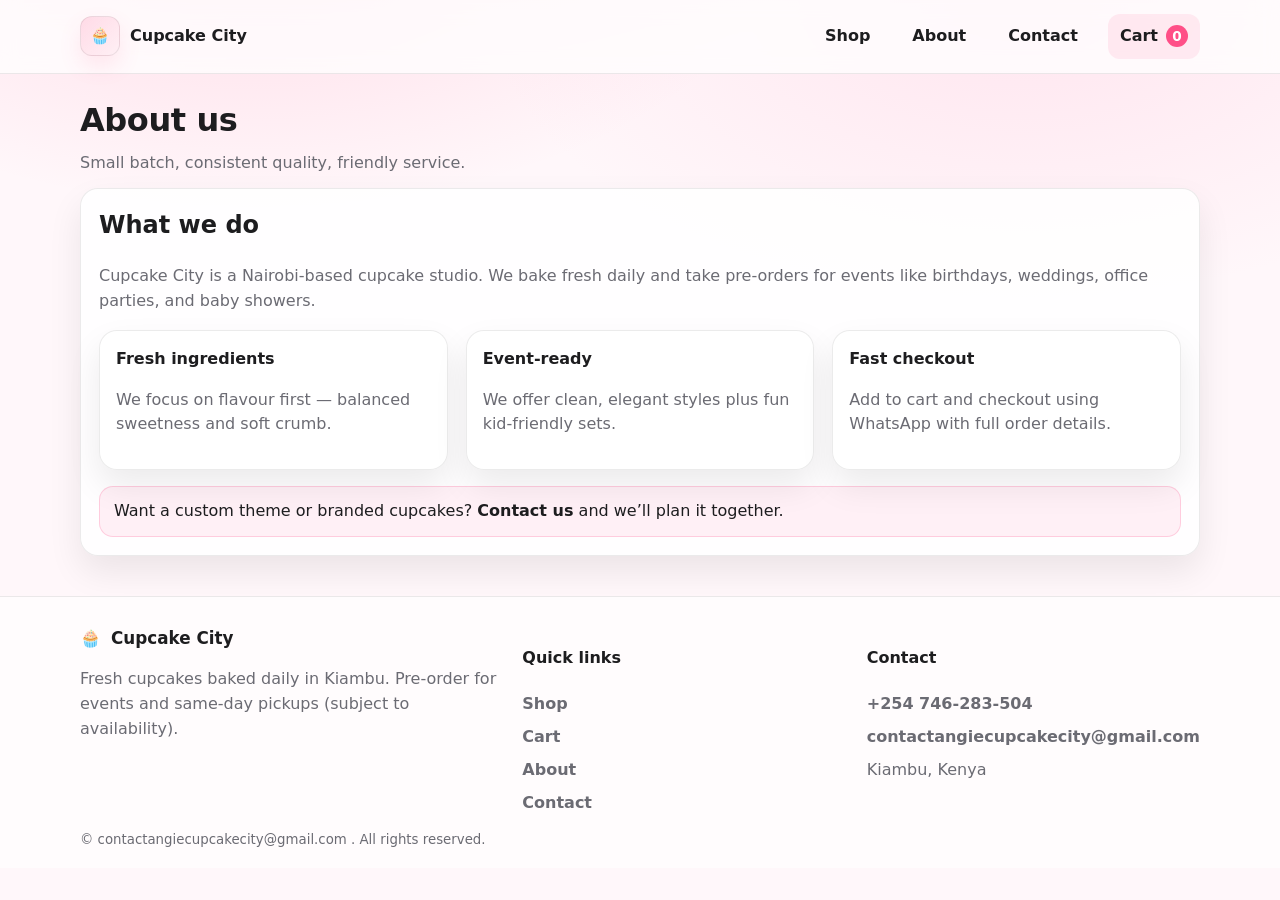
==== about/index.html @ 547f7843 "Initial homeschool system commit" ====
<!doctype html>
<html lang="en">
<head>
<meta charset="utf-8" />
<meta name="viewport" content="width=device-width, initial-scale=1" />
<meta name="description" content="Learn about Cupcake City and how we bake." />
<meta name="theme-color" content="#ff4f87" />
<link rel="preconnect" href="https://images.unsplash.com" crossorigin>
<link rel="stylesheet" href="../css/styles.css" />
<title>About | Cupcake City</title>
</head>
<body>
<header class="site-header">
  <div class="container header-inner">
    <a class="brand" href="../index.html" aria-label="Cupcake City Home">
      <span class="brand-mark" aria-hidden="true">🧁</span>
      <span class="brand-name">Cupcake City</span>
    </a>

    <button class="nav-toggle" type="button" aria-label="Open menu" aria-expanded="false" data-nav-toggle>
      <span class="nav-toggle-bar"></span>
      <span class="nav-toggle-bar"></span>
      <span class="nav-toggle-bar"></span>
    </button>

    <nav class="site-nav" data-site-nav>
      <a href="../shop/index.html">Shop</a>
      <a href="../about/index.html">About</a>
      <a href="../contact/index.html">Contact</a>
      <a class="nav-cart" href="../cart/index.html" aria-label="Cart">
        Cart <span class="cart-badge" data-cart-count>0</span>
      </a>
    </nav>
  </div>
</header>

<main class="container">
  <div class="page-head">
    <h1>About us</h1>
    <p>Small batch, consistent quality, friendly service.</p>
  </div>

  <div class="card" style="padding:18px;">
    <h2 style="margin-top:0;">What we do</h2>
    <p class="muted">Cupcake City is a Nairobi-based cupcake studio. We bake fresh daily and take pre-orders for events like birthdays, weddings, office parties, and baby showers.</p>

    <div class="grid" style="margin-top:14px;">
      <div class="card" style="padding:16px;">
        <strong>Fresh ingredients</strong>
        <p class="muted">We focus on flavour first — balanced sweetness and soft crumb.</p>
      </div>
      <div class="card" style="padding:16px;">
        <strong>Event-ready</strong>
        <p class="muted">We offer clean, elegant styles plus fun kid-friendly sets.</p>
      </div>
      <div class="card" style="padding:16px;">
        <strong>Fast checkout</strong>
        <p class="muted">Add to cart and checkout using WhatsApp with full order details.</p>
      </div>
    </div>

    <div class="notice" style="margin-top:16px;">
      Want a custom theme or branded cupcakes? <a href="../contact/index.html"><strong>Contact us</strong></a> and we’ll plan it together.
    </div>
  </div>
</main>

<footer class="site-footer">
  <div class="container footer-grid">
    <div>
      <div class="footer-brand">
        <span aria-hidden="true">🧁</span>
        <strong>Cupcake City</strong>
      </div>
      <p class="muted">Fresh cupcakes baked daily in Kiambu. Pre-order for events and same-day pickups (subject to availability).</p>
    </div>

    <div>
      <h4>Quick links</h4>
      <ul class="footer-links">
        <li><a href="../shop/index.html">Shop</a></li>
        <li><a href="../cart/index.html">Cart</a></li>
        <li><a href="../about/index.html">About</a></li>
        <li><a href="../contact/index.html">Contact</a></li>
      </ul>
    </div>

    <div>
      <h4>Contact</h4>
      <ul class="footer-links">
        <li><a href="tel:+254746283504">+254 746-283-504</a></li>
        <li><a href="mailto:contactangiecupcakecity@gmail.com ">contactangiecupcakecity@gmail.com</a></li>
        <li class="muted">Kiambu, Kenya</li>
      </ul>
    </div>
  </div>

  <div class="container footer-bottom">
    <small class="muted">© contactangiecupcakecity@gmail.com . All rights reserved.</small>
  </div>
</footer>
<div id="toast" role="status" aria-live="polite"></div>

<script>
window.CC_PRODUCTS = [
  {
    "id": "classic-vanilla-6",
    "name": "Classic Vanilla (6 Pack)",
    "category": "Cupcakes",
    "price": 1050,
    "compareAt": 1200,
    "image": "https://images.unsplash.com/photo-1589307004391-70fcdcf8a3c7?auto=format&fit=crop&w=1200&q=80",
    "short": "Light vanilla sponge with silky buttercream.",
    "description": "A crowd-pleaser: fluffy vanilla cupcakes topped with smooth vanilla buttercream. Great for office treats, birthdays, and events.",
    "tags": [
      "vanilla",
      "best-seller"
    ],
    "variants": [
      "Vanilla",
      "Vanilla + Sprinkles",
      "Vanilla + Strawberry drizzle"
    ],
    "featured": true
  },
  {
    "id": "choco-fudge-4",
    "name": "Chocolate Fudge (4 Pack)",
    "category": "Cupcakes",
    "price": 720,
    "compareAt": 0,
    "image": "https://images.unsplash.com/photo-1599785209707-28d08b7d35a3?auto=format&fit=crop&w=1200&q=80",
    "short": "Rich chocolate sponge + fudge frosting.",
    "description": "Deep cocoa cupcakes finished with a glossy fudge frosting. Perfect when you want something bold and chocolatey.",
    "tags": [
      "chocolate"
    ],
    "variants": [
      "Classic Fudge",
      "Fudge + Choco chips",
      "Fudge + Oreo crumbs"
    ],
    "featured": true
  },
  {
    "id": "red-velvet-6",
    "name": "Red Velvet (6 Pack)",
    "category": "Cupcakes",
    "price": 1200,
    "compareAt": 0,
    "image": "https://images.unsplash.com/photo-1519869325930-281384150729?auto=format&fit=crop&w=1200&q=80",
    "short": "Velvety crumb with cream-cheese swirl.",
    "description": "Soft red velvet cupcakes topped with a lightly tangy cream-cheese frosting. A classic celebration flavour.",
    "tags": [
      "red-velvet"
    ],
    "variants": [
      "Classic",
      "Extra Cream Cheese",
      "Heart Sprinkles"
    ],
    "featured": false
  },
  {
    "id": "lemon-zest-6",
    "name": "Lemon Zest (6 Pack)",
    "category": "Cupcakes",
    "price": 1100,
    "compareAt": 0,
    "image": "https://images.unsplash.com/photo-1512058564366-18510be2db19?auto=format&fit=crop&w=1200&q=80",
    "short": "Bright lemon + smooth vanilla glaze.",
    "description": "Fresh lemon flavour with a soft crumb and a light glaze. Best served chilled for extra zing.",
    "tags": [
      "citrus"
    ],
    "variants": [
      "Classic Lemon",
      "Lemon + Poppy",
      "Lemon + Blueberry"
    ],
    "featured": false
  },
  {
    "id": "kids-party-12",
    "name": "Kids Party Mix (12 Pack)",
    "category": "Bundles",
    "price": 2100,
    "compareAt": 2400,
    "image": "https://images.unsplash.com/photo-1614707267537-2f3b9fbf3d3b?auto=format&fit=crop&w=1200&q=80",
    "short": "A colourful mix for birthdays & school events.",
    "description": "A fun assortment (vanilla, chocolate, strawberry) with colourful sprinkles. Great for kid-friendly celebrations.",
    "tags": [
      "bundle",
      "kids"
    ],
    "variants": [
      "Mixed Flavours",
      "Chocolate-Heavy Mix",
      "Vanilla-Heavy Mix"
    ],
    "featured": true
  },
  {
    "id": "wedding-white-12",
    "name": "Wedding White (12 Pack)",
    "category": "Events",
    "price": 2600,
    "compareAt": 0,
    "image": "https://images.unsplash.com/photo-1486427944299-d1955d23e34d?auto=format&fit=crop&w=1200&q=80",
    "short": "Elegant white cupcakes for weddings & ceremonies.",
    "description": "Elegant vanilla cupcakes with smooth white frosting and subtle pearl sprinkles. Ideal for weddings, baby showers, and formal events.",
    "tags": [
      "event",
      "premium"
    ],
    "variants": [
      "Pearl Sprinkles",
      "Gold Dust",
      "Rose Petals (Edible)"
    ],
    "featured": false
  }
];

</script>
<script src="../js/main.js"></script>
</body>
</html>
---- css/styles.css ----
/* Cupcake City - production-ready CSS (no frameworks) */
:root{
  --bg:#fff7fa;
  --surface:#ffffff;
  --text:#1d1d1f;
  --muted:#6b6b73;
  --brand:#ff4f87;
  --brand-2:#ff2f74;
  --ring:rgba(255,79,135,.25);
  --border:rgba(0,0,0,.08);
  --shadow: 0 12px 30px rgba(0,0,0,.08);
  --radius:18px;
  --container: 1120px;
}
*{ box-sizing:border-box; }
html,body{ height:100%; }
body{
  margin:0;
  font-family: ui-sans-serif, system-ui, -apple-system, Segoe UI, Roboto, Arial, "Apple Color Emoji","Segoe UI Emoji";
  color:var(--text);
  background:
    radial-gradient(900px 500px at 20% -10%, rgba(255,79,135,.18), transparent 60%),
    radial-gradient(900px 500px at 80% 0%, rgba(255,165,199,.22), transparent 60%),
    var(--bg);
  line-height:1.55;
}
img{ max-width:100%; display:block; }
a{ color:inherit; text-decoration:none; }
.container{ width:min(var(--container), calc(100% - 32px)); margin-inline:auto; }
.muted{ color:var(--muted); }
.small{ font-size:.92rem; }

/* Header */
.site-header{
  position: sticky; top:0; z-index:50;
  background: rgba(255,255,255,.75);
  backdrop-filter: blur(10px);
  border-bottom:1px solid var(--border);
}
.header-inner{
  display:flex; align-items:center; justify-content:space-between;
  gap:14px; padding:14px 0;
}
.brand{ display:flex; align-items:center; gap:10px; font-weight:800; }
.brand-mark{
  width:40px; height:40px; border-radius:12px;
  display:grid; place-items:center;
  background: linear-gradient(135deg, rgba(255,79,135,.18), rgba(255,79,135,.06));
  border:1px solid var(--border);
  box-shadow: 0 10px 22px rgba(255,79,135,.12);
}
.site-nav{ display:flex; align-items:center; gap:18px; font-weight:650; }
.site-nav a{ padding:10px 12px; border-radius:12px; }
.site-nav a:hover{ background: rgba(255,79,135,.10); }
.nav-cart{ display:flex; align-items:center; gap:8px; background: rgba(255,79,135,.10); }
.cart-badge{
  min-width:22px; height:22px; border-radius:999px;
  display:inline-grid; place-items:center; padding:0 6px;
  font-size:.85rem; background: var(--brand); color:white;
}
/* SVG version */
.nav-toggle {
  display: none;
  border: 1px solid var(--border);
  background: var(--surface);
  border-radius: 12px;
  padding: 12px;
  box-shadow: 0 10px 18px rgba(0,0,0,.06);
  cursor: pointer;
  width: 48px;
  height: 48px;
  align-items: center;
  justify-content: center;
}

.nav-toggle-icon {
  transition: transform 0.3s ease;
}

.nav-toggle[aria-expanded="true"] .nav-toggle-icon {
  transform: rotate(90deg);
}

/* Hero */
.hero{ padding:46px 0 18px; }
.hero-inner{ display:grid; grid-template-columns: 1.2fr .8fr; gap:26px; align-items:center; }
.hero-card{
  background: rgba(255,255,255,.72);
  border:1px solid var(--border);
  border-radius: var(--radius);
  padding:26px;
  box-shadow: var(--shadow);
}
.kicker{
  display:inline-flex; gap:10px; align-items:center;
  font-weight:750; color:var(--brand-2);
  background: rgba(255,79,135,.10);
  border:1px solid rgba(255,79,135,.18);
  padding:8px 12px; border-radius:999px;
}
.hero h1{ margin:14px 0 8px; font-size: clamp(2rem, 3vw, 3rem); line-height:1.12; letter-spacing:-.6px; }
.hero p{ margin:0 0 16px; color: var(--muted); font-size:1.05rem; }
.hero-media{ border-radius: var(--radius); overflow:hidden; border:1px solid var(--border); box-shadow: var(--shadow); }
.hero-media img{ width:100%; height: 380px; object-fit: cover; }

/* Sections */
.section{ padding: 22px 0 42px; }
.section-head{ display:flex; align-items:flex-end; justify-content:space-between; gap:18px; margin-bottom:14px; }
.section-head h2{ margin:0; font-size:1.35rem; letter-spacing:-.2px; }

/* Grid/cards */
.card{
  background: rgba(255,255,255,.86);
  border:1px solid var(--border);
  border-radius: var(--radius);
  box-shadow: 0 16px 34px rgba(0,0,0,.08);
}
.grid{ display:grid; grid-template-columns: repeat(3, minmax(0,1fr)); gap:18px; }
.product-card{ overflow:hidden; transition: transform .12s ease, box-shadow .12s ease; }
.product-card:hover{ transform: translateY(-2px); box-shadow: 0 22px 50px rgba(0,0,0,.10); }
.product-img{ width:100%; height:190px; object-fit: cover; }
.product-body{ padding:14px 14px 16px; }
.product-top{ display:flex; align-items:flex-start; justify-content:space-between; gap:12px; }
.product-title{ margin:0; font-size:1.05rem; line-height:1.25; }
.badge{
  display:inline-flex; padding:6px 10px; border-radius:999px;
  border:1px solid rgba(255,79,135,.22);
  background: rgba(255,79,135,.10);
  color: var(--brand-2);
  font-weight:750; font-size:.82rem; white-space:nowrap;
}
.product-desc{ margin:10px 0 14px; color:var(--muted); min-height: 44px; }
.product-bottom{ display:flex; align-items:center; justify-content:space-between; gap:12px; }
.price{ display:flex; align-items:baseline; gap:10px; }
.price-now{ font-weight:900; }
.price-compare{ color:var(--muted); text-decoration: line-through; font-size:.92rem; }
.price-lg .price-now{ font-size:1.35rem; }

/* Buttons */
.btn{
  display:inline-flex; align-items:center; justify-content:center; gap:10px;
  border-radius: 14px; border:1px solid var(--border);
  padding:12px 16px; font-weight:800; cursor:pointer; background: var(--surface);
  transition: transform .08s ease, box-shadow .12s ease, background .12s ease;
}
.btn:active{ transform: translateY(1px); }
.btn:focus{ outline:none; box-shadow: 0 0 0 6px var(--ring); }
.btn-primary{
  background: linear-gradient(135deg, var(--brand), var(--brand-2));
  border-color: transparent; color:white;
  box-shadow: 0 16px 26px rgba(255,79,135,.22);
}
.btn-ghost{ background: rgba(255,79,135,.08); border-color: rgba(255,79,135,.22); }
.btn-danger{ background: rgba(255,0,80,.10); border-color: rgba(255,0,80,.18); }
.btn-sm{ padding:10px 12px; border-radius: 12px; font-size:.95rem; }
.btn-xs{ padding:8px 10px; border-radius: 12px; font-size:.9rem; }

/* Page head */
.page-head{ padding: 22px 0 12px; }
.page-head h1{ margin:0 0 6px; letter-spacing:-.4px; }
.page-head p{ margin:0; color:var(--muted); }

/* Filters */
.filters{ display:flex; flex-wrap:wrap; gap:12px; align-items:center; padding:14px; margin-bottom: 14px; }
.field{ display:flex; flex-direction:column; gap:6px; min-width: 220px; }
label{ font-weight:750; font-size:.92rem; }
input, select, textarea{
  width:100%; padding:12px 12px; border-radius: 14px;
  border:1px solid var(--border);
  background: rgba(255,255,255,.86);
  font: inherit;
}
textarea{ min-height: 120px; resize: vertical; }
.result-line{ display:flex; align-items:center; justify-content:space-between; margin: 6px 2px 14px; color: var(--muted); }

/* Product */
.product-layout{ display:grid; grid-template-columns: 1.05fr .95fr; gap:18px; padding: 18px; }
.product-media{ border-radius: var(--radius); overflow:hidden; border:1px solid var(--border); box-shadow: var(--shadow); }
.product-media img{ width:100%; height: 480px; object-fit: cover; }
.product-info h1{ margin: 10px 0 10px; letter-spacing:-.6px; }
.crumbs{ display:flex; gap:10px; align-items:center; color: var(--muted); font-weight:700; }
.product-meta{ display:flex; align-items:center; justify-content:space-between; gap:12px; margin: 12px 0 12px; }
.form-row{ margin: 12px 0; }
.product-actions{ display:flex; gap:12px; flex-wrap:wrap; margin-top: 10px; }
.notice{ margin-top: 14px; padding: 12px 14px; border-radius: 14px; border:1px solid rgba(255,79,135,.22); background: rgba(255,79,135,.08); }

/* Cart */
.cart-layout{ display:grid; grid-template-columns: 1.2fr .8fr; gap:18px; }
.cart-item{ display:grid; grid-template-columns: 90px 1fr 140px; gap:14px; align-items:center; padding: 14px; border-bottom:1px solid var(--border); }
.cart-item:last-child{ border-bottom:none; }
.cart-img{ width:90px; height:70px; border-radius: 14px; object-fit: cover; border:1px solid var(--border); }
.cart-title{ display:flex; gap:10px; flex-wrap:wrap; align-items:baseline; }
.cart-controls{ display:flex; align-items:center; gap:10px; flex-wrap:wrap; margin-top: 10px; }
.qty{ width:84px; text-align:center; padding:10px 10px; }
.cart-subtotal{ font-weight:900; text-align:right; }
.summary-card{ padding: 16px; position: sticky; top: 88px; }
.summary-row{ display:flex; align-items:center; justify-content:space-between; padding: 8px 0; }
.summary-row.total{ font-weight:900; font-size:1.1rem; }
.summary-actions{ display:flex; flex-direction:column; gap:10px; margin-top: 12px; }
hr{ border:none; border-top:1px solid var(--border); margin: 10px 0; }
.empty{ padding: 24px; text-align:center; }

/* Footer */
.site-footer{
  margin-top: 40px; padding: 28px 0 18px;
  border-top:1px solid var(--border);
  background: rgba(255,255,255,.65);
}
.footer-grid{ display:grid; grid-template-columns: 1.3fr 1fr 1fr; gap:18px; }
.footer-brand{ display:flex; align-items:center; gap:10px; font-size:1.05rem; }
.footer-links{ list-style:none; padding:0; margin:10px 0 0; display:grid; gap:8px; }
.footer-links a{ color: var(--muted); font-weight:650; }
.footer-links a:hover{ color: var(--text); }
.footer-bottom{ padding-top: 14px; display:flex; justify-content:space-between; }

/* Mobile */
@media (max-width: 980px){
  .grid{ grid-template-columns: repeat(2, minmax(0,1fr)); }
  .hero-inner{ grid-template-columns: 1fr; }
  .hero-media img{ height: 300px; }
  .product-layout{ grid-template-columns: 1fr; }
  .product-media img{ height: 320px; }
  .cart-layout{ grid-template-columns: 1fr; }
}
@media (max-width: 860px){
  .nav-toggle{ display:inline-flex; }
  
  /* UPDATE THIS PART ONLY: */
  .site-nav{
    position:absolute; right: 16px; top: 70px;  /* Changed: 66px → 70px */
    display:none; flex-direction:column; min-width: 260px;  /* Changed: 220px → 260px */
    padding: 16px;  /* Changed: 12px → 16px */
    background: rgba(255,255,255,.98);  /* Changed: .92 → .98 */
    border:1px solid var(--border);
    border-radius: 18px;  /* Changed: 16px → 18px */
    box-shadow: var(--shadow);
    backdrop-filter: blur(20px);  /* Added this line */
    z-index: 1000;  /* Added this line */
  }
  
  /* ADD THESE LINES: */
  .site-nav a{
    padding:14px 16px; border-radius:12px; 
    font-size:1.05rem; margin-bottom:4px;
  }
  
  .site-nav a:hover{ background: rgba(255,79,135,.15); }
  .site-nav.open{ display:flex; }
  
  .footer-grid{ grid-template-columns: 1fr; }
}
@media (max-width: 620px){
  .grid{ grid-template-columns: 1fr; }
}

/* Toast */
#toast{
  position: fixed; left: 50%; bottom: 18px;
  transform: translateX(-50%);
  background: rgba(20,20,22,.92);
  color:white; padding: 12px 14px;
  border-radius: 999px;
  box-shadow: 0 18px 38px rgba(0,0,0,.20);
  opacity:0; pointer-events:none;
  transition: opacity .16s ease, transform .16s ease;
}
#toast.show{ opacity:1; transform: translateX(-50%) translateY(-2px); }
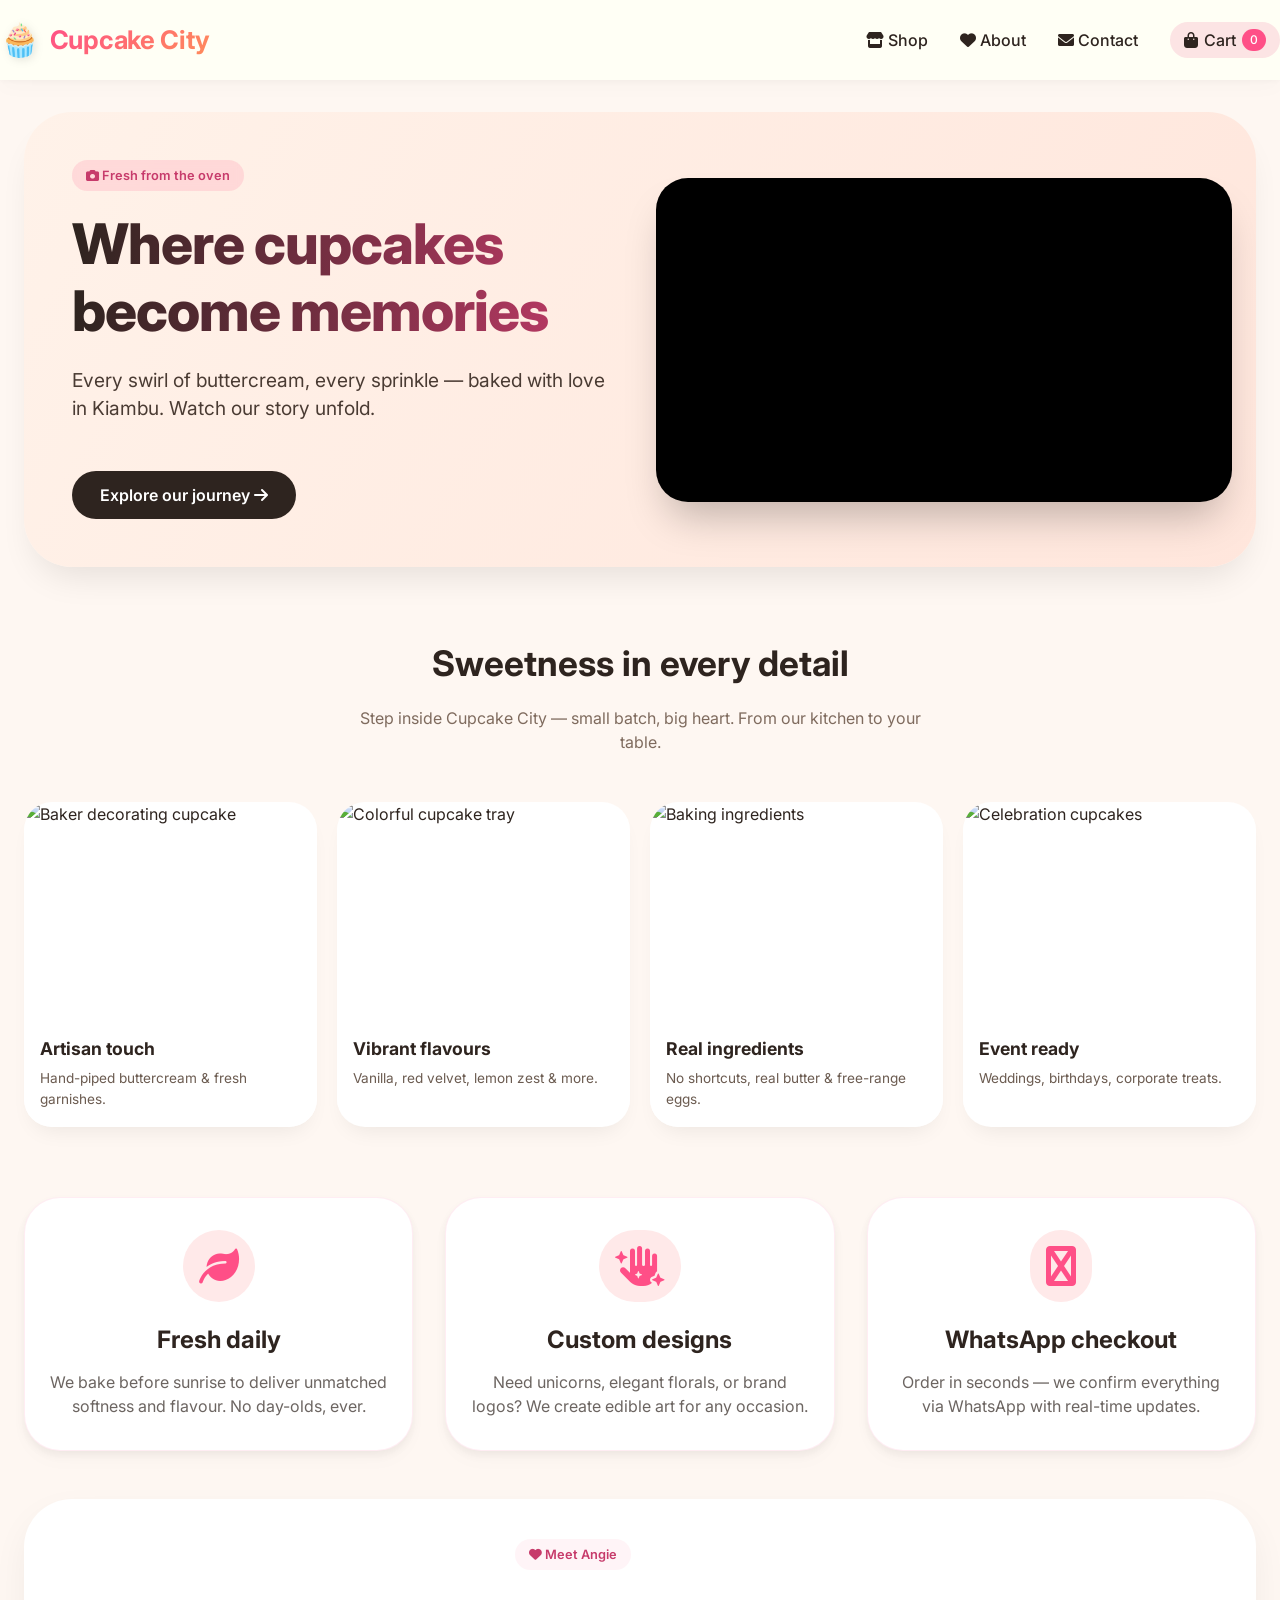
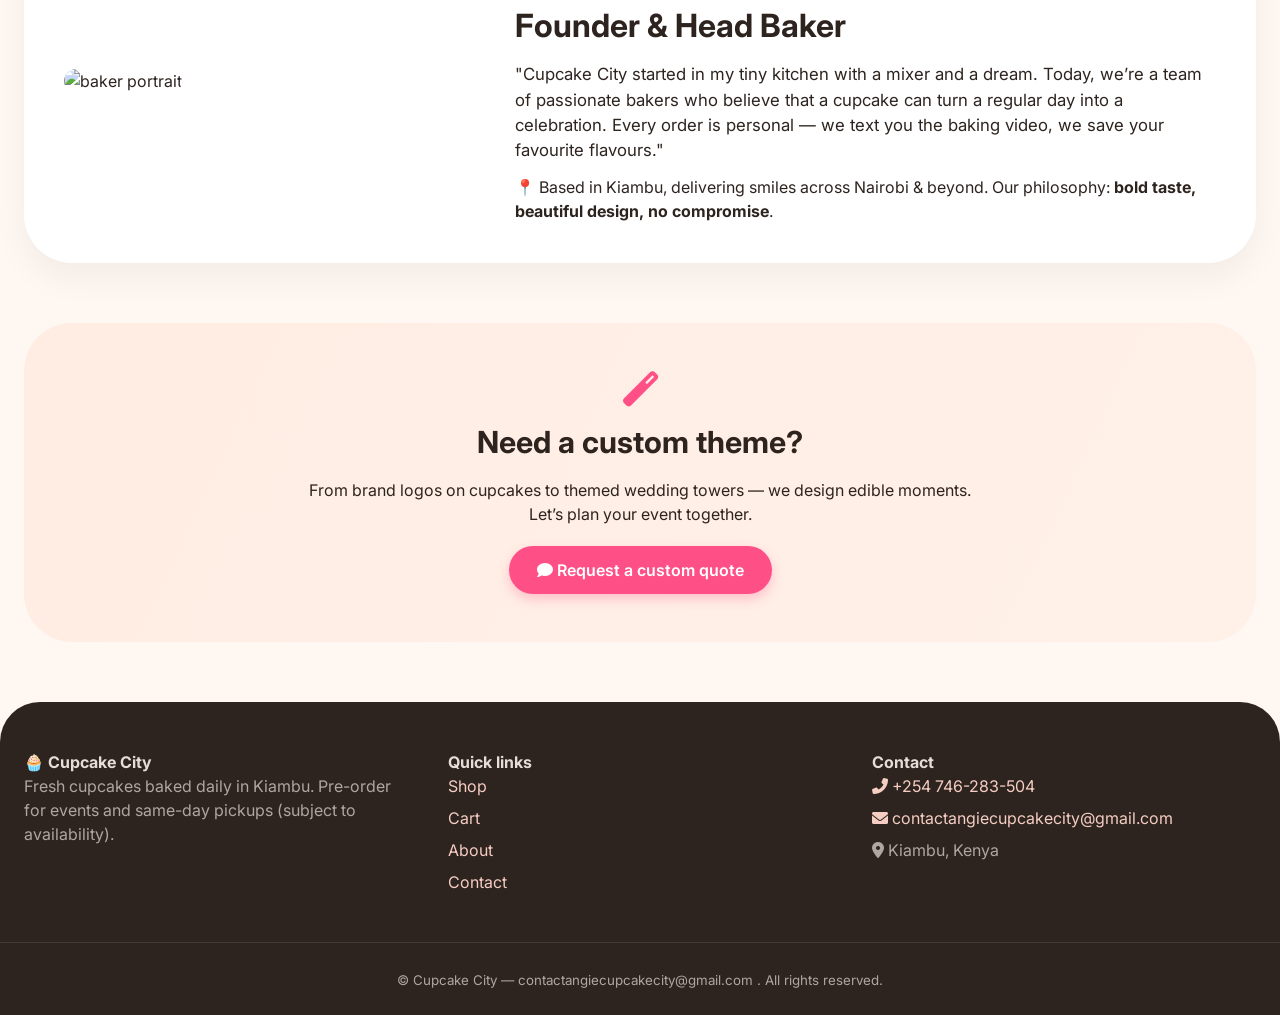
==== commit d93302ba: "Initial homeschool system commit" ====
--- a/about/index.html
+++ b/about/index.html
@@ -1,13 +1,372 @@
-<!doctype html>
+<!DOCTYPE html>
 <html lang="en">
 <head>
-<meta charset="utf-8" />
-<meta name="viewport" content="width=device-width, initial-scale=1" />
-<meta name="description" content="Learn about Cupcake City and how we bake." />
-<meta name="theme-color" content="#ff4f87" />
-<link rel="preconnect" href="https://images.unsplash.com" crossorigin>
-<link rel="stylesheet" href="../css/styles.css" />
-<title>About | Cupcake City</title>
+  <meta charset="UTF-8" />
+  <meta name="viewport" content="width=device-width, initial-scale=1.0, viewport-fit=cover" />
+  <meta name="description" content="Step inside Cupcake City — Nairobi's modern cupcake studio. Watch our story, meet the baker, and taste the love in every bite." />
+  <meta name="theme-color" content="#ff4f87" />
+  <link rel="preconnect" href="https://fonts.googleapis.com">
+  <link rel="preconnect" href="https://fonts.gstatic.com" crossorigin>
+  <link href="https://fonts.googleapis.com/css2?family=Inter:opsz,wght@14..32,300;14..32,400;14..32,600;14..32,700&display=swap" rel="stylesheet">
+  <link rel="stylesheet" href="https://cdnjs.cloudflare.com/ajax/libs/font-awesome/6.0.0-beta3/css/all.min.css">
+  <title>About | Cupcake City — Modern baking studio</title>
+  <style>
+    * {
+      margin: 0;
+      padding: 0;
+      box-sizing: border-box;
+    }
+
+    body {
+      font-family: 'Inter', sans-serif;
+      background: #fef7f2;
+      color: #2e241f;
+      line-height: 1.5;
+    }
+
+    .container {
+      max-width: 1280px;
+      margin: 0 auto;
+      padding: 0 24px;
+    }
+
+    /* ===== HEADER & NAV (modernized) ===== */
+    .site-header {
+      background: white;
+      box-shadow: 0 8px 20px rgba(0,0,0,0.02), 0 2px 6px rgba(0,0,0,0.03);
+      position: sticky;
+      top: 0;
+      z-index: 100;
+      backdrop-filter: blur(2px);
+      background: rgba(255,255,245,0.96);
+    }
+    .header-inner {
+      display: flex;
+      justify-content: space-between;
+      align-items: center;
+      padding: 16px 0;
+      gap: 20px;
+      flex-wrap: wrap;
+    }
+    .brand {
+      display: flex;
+      align-items: center;
+      gap: 10px;
+      text-decoration: none;
+      font-weight: 700;
+      font-size: 1.6rem;
+      letter-spacing: -0.3px;
+    }
+    .brand-mark {
+      font-size: 2rem;
+      filter: drop-shadow(2px 2px 4px rgba(0,0,0,0.1));
+    }
+    .brand-name {
+      background: linear-gradient(135deg, #ff4f87, #ff8c5a);
+      background-clip: text;
+      -webkit-background-clip: text;
+      color: transparent;
+    }
+    .nav-toggle {
+      display: none;
+      background: none;
+      border: none;
+      cursor: pointer;
+    }
+    .site-nav {
+      display: flex;
+      gap: 32px;
+      align-items: center;
+      flex-wrap: wrap;
+    }
+    .site-nav a {
+      text-decoration: none;
+      font-weight: 500;
+      color: #2e241f;
+      transition: 0.2s;
+      font-size: 1rem;
+    }
+    .site-nav a:hover {
+      color: #ff4f87;
+    }
+    .nav-cart {
+      background: #fce4e4;
+      padding: 6px 14px;
+      border-radius: 40px;
+      display: flex;
+      align-items: center;
+      gap: 6px;
+    }
+    .cart-badge {
+      background: #ff4f87;
+      color: white;
+      border-radius: 30px;
+      padding: 2px 8px;
+      font-size: 0.75rem;
+    }
+    @media (max-width: 700px) {
+      .nav-toggle {
+        display: flex;
+        flex-direction: column;
+        gap: 5px;
+      }
+      .nav-toggle-bar {
+        width: 26px;
+        height: 2px;
+        background: #2e241f;
+        border-radius: 2px;
+      }
+      .site-nav {
+        display: none;
+        width: 100%;
+        flex-direction: column;
+        padding: 20px 0;
+        gap: 18px;
+      }
+      .site-nav.open {
+        display: flex;
+      }
+      .header-inner {
+        flex-wrap: wrap;
+      }
+    }
+
+    /* ===== HERO SECTION with video ===== */
+    .hero-about {
+      background: linear-gradient(120deg, #fff2e9 0%, #ffe6dc 100%);
+      border-radius: 48px;
+      margin: 32px 0 48px 0;
+      overflow: hidden;
+      display: grid;
+      grid-template-columns: 1fr 1fr;
+      gap: 2rem;
+      align-items: center;
+      box-shadow: 0 20px 35px -12px rgba(0,0,0,0.1);
+    }
+    .hero-content {
+      padding: 48px 0 48px 48px;
+    }
+    .hero-badge {
+      display: inline-block;
+      background: rgba(255,79,135,0.15);
+      backdrop-filter: blur(4px);
+      padding: 6px 14px;
+      border-radius: 40px;
+      font-size: 0.8rem;
+      font-weight: 600;
+      color: #c73b6b;
+      margin-bottom: 20px;
+    }
+    .hero-content h1 {
+      font-size: 3.5rem;
+      font-weight: 800;
+      letter-spacing: -1px;
+      line-height: 1.2;
+      background: linear-gradient(to right, #2e241f, #c73b6b);
+      background-clip: text;
+      -webkit-background-clip: text;
+      color: transparent;
+      margin-bottom: 20px;
+    }
+    .hero-content p {
+      font-size: 1.2rem;
+      color: #4a3b33;
+      margin-bottom: 28px;
+    }
+    .hero-video {
+      padding: 24px 24px 24px 0;
+    }
+    .video-wrapper {
+      border-radius: 32px;
+      overflow: hidden;
+      box-shadow: 0 25px 40px -12px rgba(0,0,0,0.25);
+      background: #000;
+      aspect-ratio: 16 / 9;
+    }
+    .video-wrapper video {
+      width: 100%;
+      height: 100%;
+      object-fit: cover;
+      display: block;
+    }
+    @media (max-width: 860px) {
+      .hero-about {
+        grid-template-columns: 1fr;
+        text-align: center;
+      }
+      .hero-content {
+        padding: 40px 28px 20px;
+      }
+      .hero-video {
+        padding: 0 24px 32px;
+      }
+    }
+
+    /* ===== modern image gallery mosaic ===== */
+    .story-section {
+      margin: 70px 0;
+    }
+    .section-title {
+      font-size: 2.2rem;
+      font-weight: 700;
+      margin-bottom: 16px;
+      text-align: center;
+    }
+    .section-sub {
+      text-align: center;
+      color: #7f6b5e;
+      max-width: 600px;
+      margin: 0 auto 48px auto;
+    }
+    .mosaic-grid {
+      display: grid;
+      grid-template-columns: repeat(4, 1fr);
+      gap: 20px;
+    }
+    .mosaic-item {
+      border-radius: 28px;
+      overflow: hidden;
+      background: #fff;
+      box-shadow: 0 12px 22px -10px rgba(0,0,0,0.08);
+      transition: transform 0.3s ease;
+    }
+    .mosaic-item:hover {
+      transform: translateY(-6px);
+    }
+    .mosaic-item img {
+      width: 100%;
+      height: 220px;
+      object-fit: cover;
+      display: block;
+      transition: 0.4s;
+    }
+    .mosaic-caption {
+      padding: 14px 16px 18px;
+      background: white;
+    }
+    .mosaic-caption h4 {
+      font-weight: 700;
+      font-size: 1.1rem;
+    }
+    .mosaic-caption p {
+      color: #6b5b50;
+      font-size: 0.85rem;
+      margin-top: 6px;
+    }
+    @media (max-width: 800px) {
+      .mosaic-grid {
+        grid-template-columns: repeat(2, 1fr);
+      }
+    }
+    @media (max-width: 500px) {
+      .mosaic-grid {
+        grid-template-columns: 1fr;
+      }
+    }
+
+    /* modern ingredient & values cards */
+    .values-showcase {
+      display: flex;
+      flex-wrap: wrap;
+      gap: 32px;
+      justify-content: center;
+      margin: 48px 0;
+    }
+    .value-card {
+      background: white;
+      border-radius: 36px;
+      padding: 32px 24px;
+      flex: 1 1 260px;
+      text-align: center;
+      transition: all 0.25s;
+      box-shadow: 0 10px 20px rgba(0,0,0,0.02), 0 4px 8px rgba(0,0,0,0.05);
+      border: 1px solid rgba(255,79,135,0.1);
+    }
+    .value-card i {
+      font-size: 2.5rem;
+      background: #ffe9e9;
+      padding: 16px;
+      border-radius: 60px;
+      color: #ff4f87;
+      margin-bottom: 20px;
+    }
+    .value-card h3 {
+      font-size: 1.5rem;
+      margin-bottom: 12px;
+    }
+
+    /* interactive notice / CTA */
+    .custom-cta {
+      background: linear-gradient(115deg, #ffede3, #fff0e8);
+      border-radius: 48px;
+      padding: 48px 32px;
+      text-align: center;
+      margin: 60px 0 40px;
+    }
+    .btn-modern {
+      display: inline-block;
+      background: #ff4f87;
+      color: white;
+      border: none;
+      padding: 12px 28px;
+      border-radius: 60px;
+      font-weight: 600;
+      text-decoration: none;
+      margin-top: 20px;
+      transition: 0.2s;
+      box-shadow: 0 5px 12px rgba(255,79,135,0.3);
+    }
+    .btn-modern:hover {
+      background: #e63e70;
+      transform: scale(0.97);
+    }
+    footer {
+      background: #2e241f;
+      color: #e7ddd6;
+      padding: 48px 0 24px;
+      margin-top: 60px;
+      border-radius: 40px 40px 0 0;
+    }
+    .footer-grid {
+      display: grid;
+      grid-template-columns: repeat(auto-fit, minmax(220px,1fr));
+      gap: 40px;
+    }
+    .footer-links {
+      list-style: none;
+    }
+    .footer-links li {
+      margin-bottom: 8px;
+    }
+    .footer-links a {
+      color: #f5cdc2;
+      text-decoration: none;
+    }
+    .footer-bottom {
+      border-top: 1px solid rgba(255,255,255,0.1);
+      margin-top: 40px;
+      padding-top: 24px;
+      text-align: center;
+    }
+    .muted {
+      opacity: 0.7;
+    }
+    .toast {
+      position: fixed;
+      bottom: 20px;
+      left: 50%;
+      transform: translateX(-50%);
+      background: #2e241f;
+      color: white;
+      padding: 12px 24px;
+      border-radius: 60px;
+      font-size: 0.9rem;
+      opacity: 0;
+      transition: 0.2s;
+      pointer-events: none;
+      z-index: 999;
+    }
+  </style>
 </head>
 <body>
 <header class="site-header">
@@ -16,51 +375,118 @@
       <span class="brand-mark" aria-hidden="true">🧁</span>
       <span class="brand-name">Cupcake City</span>
     </a>
-
     <button class="nav-toggle" type="button" aria-label="Open menu" aria-expanded="false" data-nav-toggle>
       <span class="nav-toggle-bar"></span>
       <span class="nav-toggle-bar"></span>
       <span class="nav-toggle-bar"></span>
     </button>
-
     <nav class="site-nav" data-site-nav>
-      <a href="../shop/index.html">Shop</a>
-      <a href="../about/index.html">About</a>
-      <a href="../contact/index.html">Contact</a>
+      <a href="../shop/index.html"><i class="fas fa-store"></i> Shop</a>
+      <a href="../about/index.html"><i class="fas fa-heart"></i> About</a>
+      <a href="../contact/index.html"><i class="fas fa-envelope"></i> Contact</a>
       <a class="nav-cart" href="../cart/index.html" aria-label="Cart">
-        Cart <span class="cart-badge" data-cart-count>0</span>
+        <i class="fas fa-shopping-bag"></i> Cart <span class="cart-badge" data-cart-count>0</span>
       </a>
     </nav>
   </div>
 </header>
 
-<main class="container">
-  <div class="page-head">
-    <h1>About us</h1>
-    <p>Small batch, consistent quality, friendly service.</p>
-  </div>
-
-  <div class="card" style="padding:18px;">
-    <h2 style="margin-top:0;">What we do</h2>
-    <p class="muted">Cupcake City is a Nairobi-based cupcake studio. We bake fresh daily and take pre-orders for events like birthdays, weddings, office parties, and baby showers.</p>
-
-    <div class="grid" style="margin-top:14px;">
-      <div class="card" style="padding:16px;">
-        <strong>Fresh ingredients</strong>
-        <p class="muted">We focus on flavour first — balanced sweetness and soft crumb.</p>
-      </div>
-      <div class="card" style="padding:16px;">
-        <strong>Event-ready</strong>
-        <p class="muted">We offer clean, elegant styles plus fun kid-friendly sets.</p>
-      </div>
-      <div class="card" style="padding:16px;">
-        <strong>Fast checkout</strong>
-        <p class="muted">Add to cart and checkout using WhatsApp with full order details.</p>
-      </div>
-    </div>
-
-    <div class="notice" style="margin-top:16px;">
-      Want a custom theme or branded cupcakes? <a href="../contact/index.html"><strong>Contact us</strong></a> and we’ll plan it together.
+<main>
+  <div class="container">
+    <!-- Hero with video & modern twist -->
+    <div class="hero-about">
+      <div class="hero-content">
+        <span class="hero-badge"><i class="fas fa-camera"></i> Fresh from the oven</span>
+        <h1>Where cupcakes<br>become memories</h1>
+        <p>Every swirl of buttercream, every sprinkle — baked with love in Kiambu. Watch our story unfold.</p>
+        <a href="#story" class="btn-modern" style="background:#2e241f; box-shadow:none;">Explore our journey <i class="fas fa-arrow-right"></i></a>
+      </div>
+      <div class="hero-video">
+        <div class="video-wrapper">
+          <video autoplay muted loop playsinline poster="https://images.unsplash.com/photo-1587668847676-5fad23c5c933?auto=format&fit=crop&w=800&q=80">
+            <source src="https://cdn.pixabay.com/video/2023/07/14/172766-846258789_large.mp4" type="video/mp4">
+            Your browser does not support the video tag.
+          </video>
+        </div>
+      </div>
+    </div>
+
+    <!-- modern story with images -->
+    <div id="story" class="story-section">
+      <h2 class="section-title">Sweetness in every detail</h2>
+      <p class="section-sub">Step inside Cupcake City — small batch, big heart. From our kitchen to your table.</p>
+      <div class="mosaic-grid">
+        <div class="mosaic-item">
+          <img src="https://images.unsplash.com/photo-1550617931-e17a7b70dce2?auto=format&fit=crop&w=800&q=80" alt="Baker decorating cupcake">
+          <div class="mosaic-caption">
+            <h4>Artisan touch</h4>
+            <p>Hand-piped buttercream & fresh garnishes.</p>
+          </div>
+        </div>
+        <div class="mosaic-item">
+          <img src="https://images.unsplash.com/photo-1614707267537-2f3b9fbf3d3b?auto=format&fit=crop&w=800&q=80" alt="Colorful cupcake tray">
+          <div class="mosaic-caption">
+            <h4>Vibrant flavours</h4>
+            <p>Vanilla, red velvet, lemon zest & more.</p>
+          </div>
+        </div>
+        <div class="mosaic-item">
+          <img src="https://images.unsplash.com/photo-1551024506-0bccd828d307?auto=format&fit=crop&w=800&q=80" alt="Baking ingredients">
+          <div class="mosaic-caption">
+            <h4>Real ingredients</h4>
+            <p>No shortcuts, real butter & free-range eggs.</p>
+          </div>
+        </div>
+        <div class="mosaic-item">
+          <img src="https://images.unsplash.com/photo-1464349095431-e9a21285b5f3?auto=format&fit=crop&w=800&q=80" alt="Celebration cupcakes">
+          <div class="mosaic-caption">
+            <h4>Event ready</h4>
+            <p>Weddings, birthdays, corporate treats.</p>
+          </div>
+        </div>
+      </div>
+    </div>
+
+    <!-- interactive value cards (modern) -->
+    <div class="values-showcase">
+      <div class="value-card">
+        <i class="fas fa-leaf"></i>
+        <h3>Fresh daily</h3>
+        <p class="muted">We bake before sunrise to deliver unmatched softness and flavour. No day-olds, ever.</p>
+      </div>
+      <div class="value-card">
+        <i class="fas fa-hand-sparkles"></i>
+        <h3>Custom designs</h3>
+        <p class="muted">Need unicorns, elegant florals, or brand logos? We create edible art for any occasion.</p>
+      </div>
+      <div class="value-card">
+        <i class="fas fa-whatsapp"></i>
+        <h3>WhatsApp checkout</h3>
+        <p class="muted">Order in seconds — we confirm everything via WhatsApp with real-time updates.</p>
+      </div>
+    </div>
+
+    <!-- modern card: meet the baker + team story -->
+    <div style="background: white; border-radius: 48px; padding: 40px; margin: 30px 0; box-shadow: 0 15px 35px rgba(0,0,0,0.05);">
+      <div style="display: flex; flex-wrap: wrap; gap: 30px; align-items: center;">
+        <div style="flex: 1.2;">
+          <img src="https://images.unsplash.com/photo-1568640344763-2900c6e2ffb7?auto=format&fit=crop&w=800&q=80" alt="baker portrait" style="width:100%; border-radius: 32px; object-fit: cover; height: 320px;">
+        </div>
+        <div style="flex: 2;">
+          <span class="hero-badge" style="background:#ff4f8710;"><i class="fas fa-heart"></i> Meet Angie</span>
+          <h2 style="font-size: 2rem; margin: 12px 0;">Founder & Head Baker</h2>
+          <p style="font-size:1.05rem;">"Cupcake City started in my tiny kitchen with a mixer and a dream. Today, we’re a team of passionate bakers who believe that a cupcake can turn a regular day into a celebration. Every order is personal — we text you the baking video, we save your favourite flavours."</p>
+          <p style="margin-top: 12px;">📍 Based in Kiambu, delivering smiles across Nairobi & beyond. Our philosophy: <strong>bold taste, beautiful design, no compromise</strong>.</p>
+        </div>
+      </div>
+    </div>
+
+    <!-- custom theme notice modernized -->
+    <div class="custom-cta">
+      <i class="fas fa-magic" style="font-size: 2.2rem; color:#ff4f87;"></i>
+      <h3 style="font-size: 1.9rem; margin: 12px 0;">Need a custom theme?</h3>
+      <p>From brand logos on cupcakes to themed wedding towers — we design edible moments.<br>Let’s plan your event together.</p>
+      <a href="../contact/index.html" class="btn-modern"><i class="fas fa-comment"></i> Request a custom quote</a>
     </div>
   </div>
 </main>
@@ -74,7 +500,6 @@
       </div>
       <p class="muted">Fresh cupcakes baked daily in Kiambu. Pre-order for events and same-day pickups (subject to availability).</p>
     </div>
-
     <div>
       <h4>Quick links</h4>
       <ul class="footer-links">
@@ -84,145 +509,86 @@
         <li><a href="../contact/index.html">Contact</a></li>
       </ul>
     </div>
-
     <div>
       <h4>Contact</h4>
       <ul class="footer-links">
-        <li><a href="tel:+254746283504">+254 746-283-504</a></li>
-        <li><a href="mailto:contactangiecupcakecity@gmail.com ">contactangiecupcakecity@gmail.com</a></li>
-        <li class="muted">Kiambu, Kenya</li>
+        <li><a href="tel:+254746283504"><i class="fas fa-phone-alt"></i> +254 746-283-504</a></li>
+        <li><a href="mailto:contactangiecupcakecity@gmail.com"><i class="fas fa-envelope"></i> contactangiecupcakecity@gmail.com</a></li>
+        <li class="muted"><i class="fas fa-map-marker-alt"></i> Kiambu, Kenya</li>
       </ul>
     </div>
   </div>
-
   <div class="container footer-bottom">
-    <small class="muted">© contactangiecupcakecity@gmail.com . All rights reserved.</small>
+    <small class="muted">© Cupcake City — contactangiecupcakecity@gmail.com . All rights reserved.</small>
   </div>
 </footer>
-<div id="toast" role="status" aria-live="polite"></div>
+<div id="toast" role="status" aria-live="polite" class="toast"></div>
 
 <script>
-window.CC_PRODUCTS = [
-  {
-    "id": "classic-vanilla-6",
-    "name": "Classic Vanilla (6 Pack)",
-    "category": "Cupcakes",
-    "price": 1050,
-    "compareAt": 1200,
-    "image": "https://images.unsplash.com/photo-1589307004391-70fcdcf8a3c7?auto=format&fit=crop&w=1200&q=80",
-    "short": "Light vanilla sponge with silky buttercream.",
-    "description": "A crowd-pleaser: fluffy vanilla cupcakes topped with smooth vanilla buttercream. Great for office treats, birthdays, and events.",
-    "tags": [
-      "vanilla",
-      "best-seller"
-    ],
-    "variants": [
-      "Vanilla",
-      "Vanilla + Sprinkles",
-      "Vanilla + Strawberry drizzle"
-    ],
-    "featured": true
-  },
-  {
-    "id": "choco-fudge-4",
-    "name": "Chocolate Fudge (4 Pack)",
-    "category": "Cupcakes",
-    "price": 720,
-    "compareAt": 0,
-    "image": "https://images.unsplash.com/photo-1599785209707-28d08b7d35a3?auto=format&fit=crop&w=1200&q=80",
-    "short": "Rich chocolate sponge + fudge frosting.",
-    "description": "Deep cocoa cupcakes finished with a glossy fudge frosting. Perfect when you want something bold and chocolatey.",
-    "tags": [
-      "chocolate"
-    ],
-    "variants": [
-      "Classic Fudge",
-      "Fudge + Choco chips",
-      "Fudge + Oreo crumbs"
-    ],
-    "featured": true
-  },
-  {
-    "id": "red-velvet-6",
-    "name": "Red Velvet (6 Pack)",
-    "category": "Cupcakes",
-    "price": 1200,
-    "compareAt": 0,
-    "image": "https://images.unsplash.com/photo-1519869325930-281384150729?auto=format&fit=crop&w=1200&q=80",
-    "short": "Velvety crumb with cream-cheese swirl.",
-    "description": "Soft red velvet cupcakes topped with a lightly tangy cream-cheese frosting. A classic celebration flavour.",
-    "tags": [
-      "red-velvet"
-    ],
-    "variants": [
-      "Classic",
-      "Extra Cream Cheese",
-      "Heart Sprinkles"
-    ],
-    "featured": false
-  },
-  {
-    "id": "lemon-zest-6",
-    "name": "Lemon Zest (6 Pack)",
-    "category": "Cupcakes",
-    "price": 1100,
-    "compareAt": 0,
-    "image": "https://images.unsplash.com/photo-1512058564366-18510be2db19?auto=format&fit=crop&w=1200&q=80",
-    "short": "Bright lemon + smooth vanilla glaze.",
-    "description": "Fresh lemon flavour with a soft crumb and a light glaze. Best served chilled for extra zing.",
-    "tags": [
-      "citrus"
-    ],
-    "variants": [
-      "Classic Lemon",
-      "Lemon + Poppy",
-      "Lemon + Blueberry"
-    ],
-    "featured": false
-  },
-  {
-    "id": "kids-party-12",
-    "name": "Kids Party Mix (12 Pack)",
-    "category": "Bundles",
-    "price": 2100,
-    "compareAt": 2400,
-    "image": "https://images.unsplash.com/photo-1614707267537-2f3b9fbf3d3b?auto=format&fit=crop&w=1200&q=80",
-    "short": "A colourful mix for birthdays & school events.",
-    "description": "A fun assortment (vanilla, chocolate, strawberry) with colourful sprinkles. Great for kid-friendly celebrations.",
-    "tags": [
-      "bundle",
-      "kids"
-    ],
-    "variants": [
-      "Mixed Flavours",
-      "Chocolate-Heavy Mix",
-      "Vanilla-Heavy Mix"
-    ],
-    "featured": true
-  },
-  {
-    "id": "wedding-white-12",
-    "name": "Wedding White (12 Pack)",
-    "category": "Events",
-    "price": 2600,
-    "compareAt": 0,
-    "image": "https://images.unsplash.com/photo-1486427944299-d1955d23e34d?auto=format&fit=crop&w=1200&q=80",
-    "short": "Elegant white cupcakes for weddings & ceremonies.",
-    "description": "Elegant vanilla cupcakes with smooth white frosting and subtle pearl sprinkles. Ideal for weddings, baby showers, and formal events.",
-    "tags": [
-      "event",
-      "premium"
-    ],
-    "variants": [
-      "Pearl Sprinkles",
-      "Gold Dust",
-      "Rose Petals (Edible)"
-    ],
-    "featured": false
+  // Mini interactive cart count update (static reference from existing product data)
+  window.CC_PRODUCTS = window.CC_PRODUCTS || [
+    { id: "classic-vanilla-6", name: "Classic Vanilla (6 Pack)", price: 1050 },
+    { id: "choco-fudge-4", name: "Chocolate Fudge (4 Pack)", price: 720 }
+  ];
+  function updateCartBadge() {
+    const stored = localStorage.getItem('cupcake_cart');
+    let count = 0;
+    if (stored) {
+      try {
+        const cart = JSON.parse(stored);
+        count = cart.reduce((acc, item) => acc + (item.quantity || 1), 0);
+      } catch(e) {}
+    }
+    const badges = document.querySelectorAll('[data-cart-count]');
+    badges.forEach(b => { if(b) b.innerText = count; });
   }
-];
-
+  function showToastMsg(msg) {
+    const toastEl = document.getElementById('toast');
+    if(toastEl) {
+      toastEl.innerText = msg;
+      toastEl.style.opacity = '1';
+      setTimeout(() => { toastEl.style.opacity = '0'; }, 2500);
+    }
+  }
+  document.addEventListener('DOMContentLoaded', () => {
+    updateCartBadge();
+    // navigation toggle (mobile)
+    const toggleBtn = document.querySelector('[data-nav-toggle]');
+    const navMenu = document.querySelector('[data-site-nav]');
+    if(toggleBtn && navMenu) {
+      toggleBtn.addEventListener('click', () => {
+        const expanded = toggleBtn.getAttribute('aria-expanded') === 'true' ? false : true;
+        toggleBtn.setAttribute('aria-expanded', expanded);
+        navMenu.classList.toggle('open');
+      });
+    }
+    // interactive: simulate "modern" mini cart demo (show toast)
+    const cartLink = document.querySelector('.nav-cart');
+    if(cartLink) {
+      cartLink.addEventListener('click', (e) => {
+        const countElem = document.querySelector('[data-cart-count]');
+        let current = parseInt(countElem?.innerText) || 0;
+        if(current === 0) {
+          e.preventDefault();
+          showToastMsg('✨ Your cart is empty — start by adding cupcakes from the shop! ✨');
+        }
+      });
+    }
+    // Add fun hover animation on value cards
+    const cards = document.querySelectorAll('.value-card');
+    cards.forEach(card => {
+      card.addEventListener('mouseenter', () => {
+        card.style.transform = 'translateY(-8px)';
+        card.style.boxShadow = '0 24px 36px -12px rgba(0,0,0,0.15)';
+      });
+      card.addEventListener('mouseleave', () => {
+        card.style.transform = 'translateY(0px)';
+        card.style.boxShadow = '0 10px 20px rgba(0,0,0,0.02), 0 4px 8px rgba(0,0,0,0.05)';
+      });
+    });
+  });
+  // Listen to storage changes for cart sync
+  window.addEventListener('storage', (e) => { if(e.key === 'cupcake_cart') updateCartBadge(); });
 </script>
-<script src="../js/main.js"></script>
 </body>
-</html>
+</html>
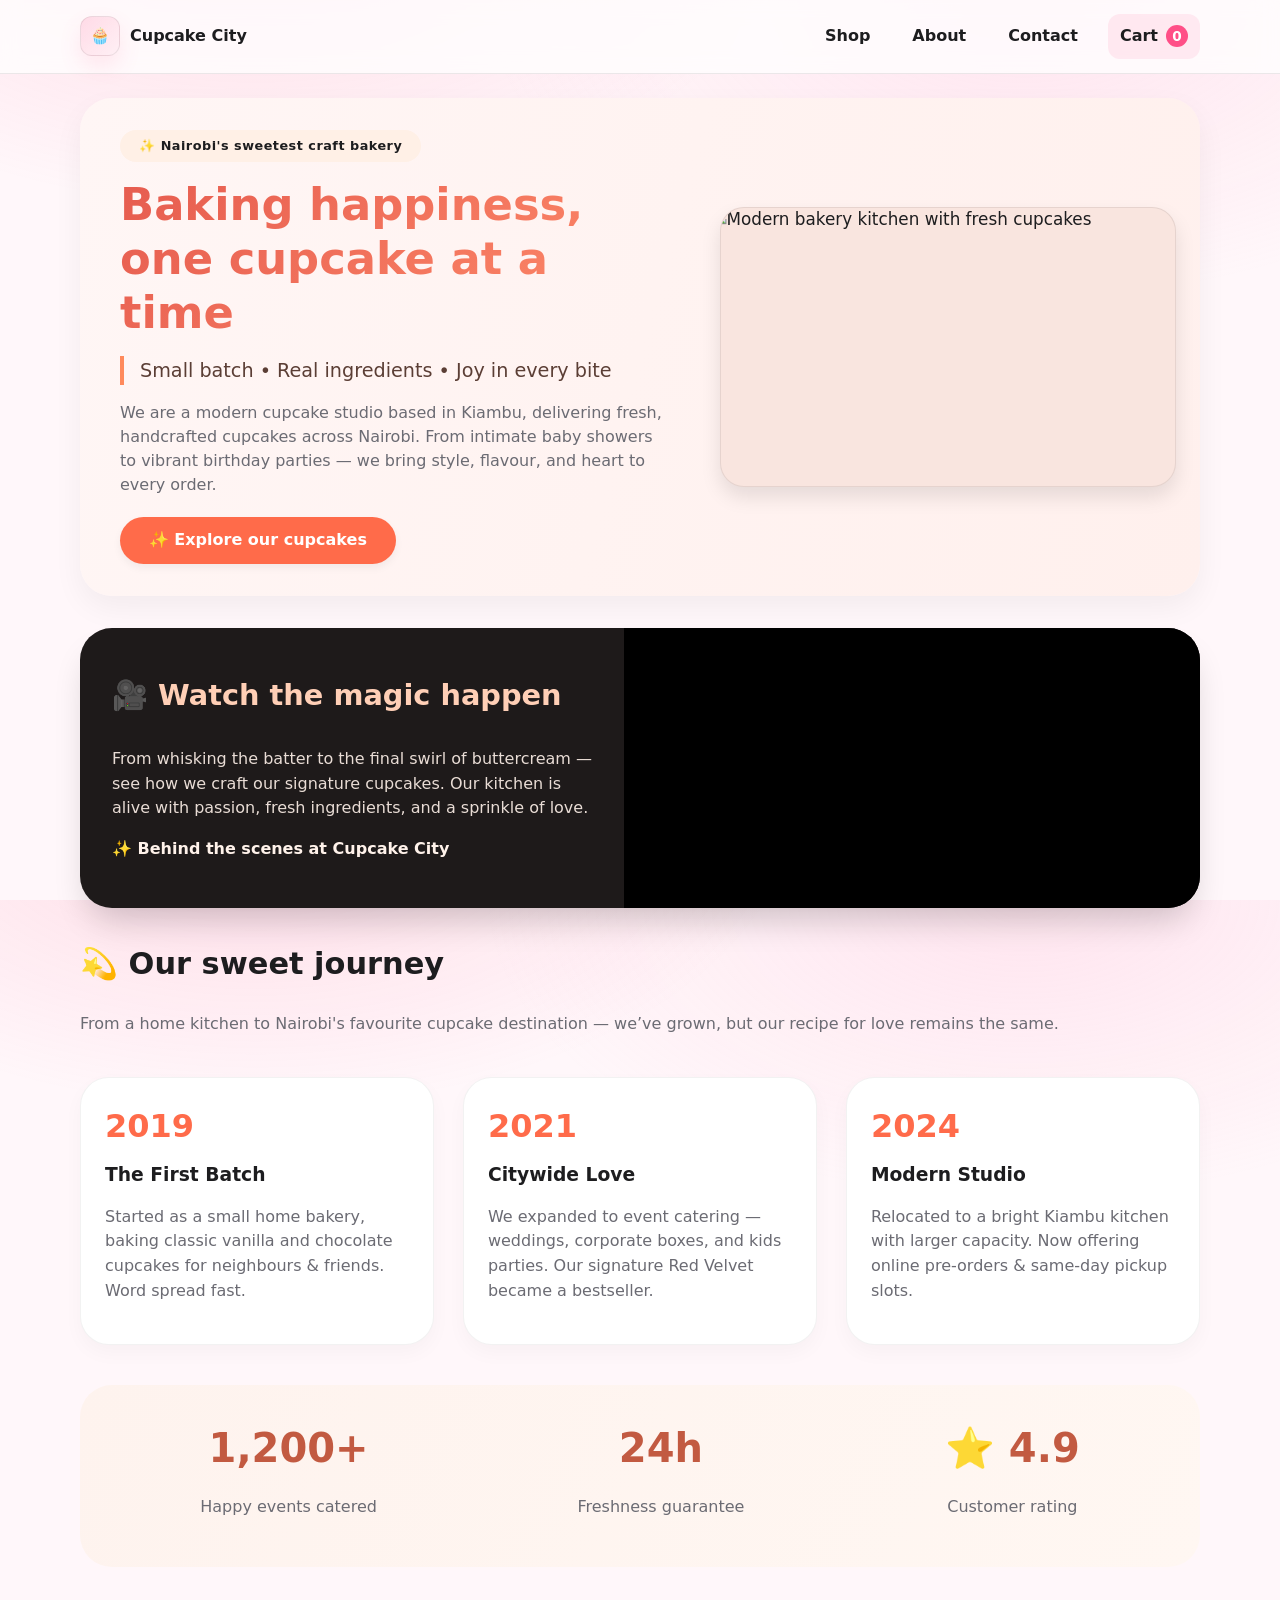
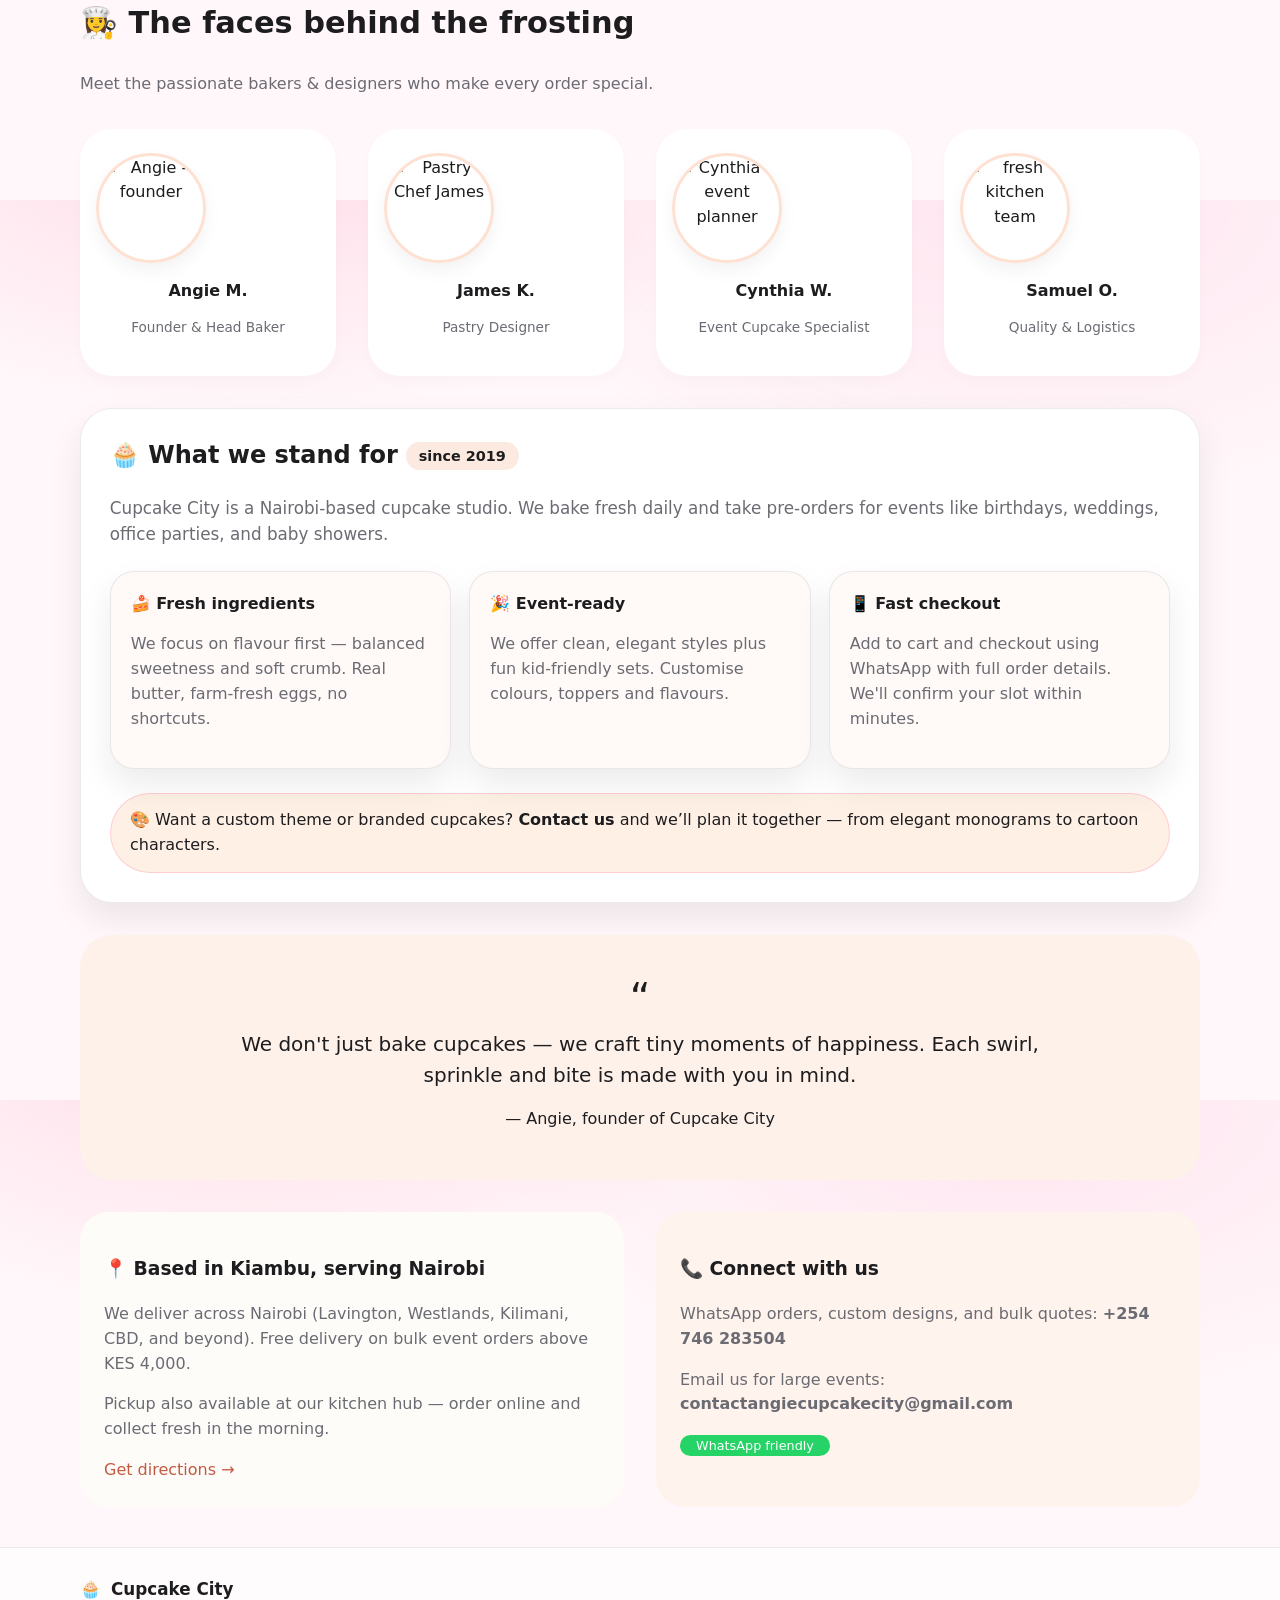
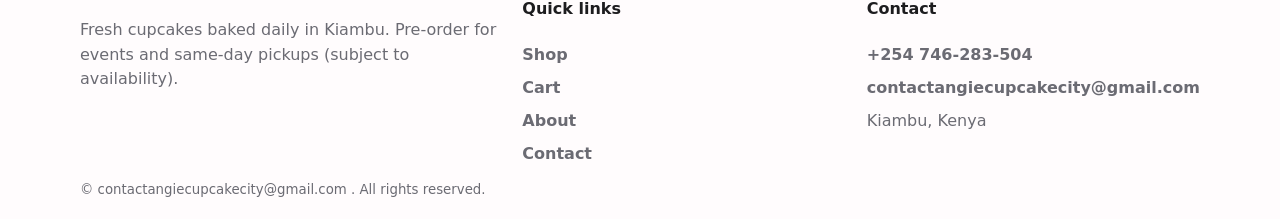
==== commit f511f5f4: "Initial homeschool system commit" ====
--- a/about/index.html
+++ b/about/index.html
@@ -1,372 +1,183 @@
 <!DOCTYPE html>
 <html lang="en">
 <head>
-  <meta charset="UTF-8" />
-  <meta name="viewport" content="width=device-width, initial-scale=1.0, viewport-fit=cover" />
-  <meta name="description" content="Step inside Cupcake City — Nairobi's modern cupcake studio. Watch our story, meet the baker, and taste the love in every bite." />
-  <meta name="theme-color" content="#ff4f87" />
-  <link rel="preconnect" href="https://fonts.googleapis.com">
-  <link rel="preconnect" href="https://fonts.gstatic.com" crossorigin>
-  <link href="https://fonts.googleapis.com/css2?family=Inter:opsz,wght@14..32,300;14..32,400;14..32,600;14..32,700&display=swap" rel="stylesheet">
-  <link rel="stylesheet" href="https://cdnjs.cloudflare.com/ajax/libs/font-awesome/6.0.0-beta3/css/all.min.css">
-  <title>About | Cupcake City — Modern baking studio</title>
-  <style>
-    * {
-      margin: 0;
-      padding: 0;
-      box-sizing: border-box;
-    }
-
-    body {
-      font-family: 'Inter', sans-serif;
-      background: #fef7f2;
-      color: #2e241f;
-      line-height: 1.5;
-    }
-
-    .container {
-      max-width: 1280px;
-      margin: 0 auto;
-      padding: 0 24px;
-    }
-
-    /* ===== HEADER & NAV (modernized) ===== */
-    .site-header {
-      background: white;
-      box-shadow: 0 8px 20px rgba(0,0,0,0.02), 0 2px 6px rgba(0,0,0,0.03);
-      position: sticky;
-      top: 0;
-      z-index: 100;
-      backdrop-filter: blur(2px);
-      background: rgba(255,255,245,0.96);
-    }
-    .header-inner {
-      display: flex;
-      justify-content: space-between;
-      align-items: center;
-      padding: 16px 0;
-      gap: 20px;
-      flex-wrap: wrap;
-    }
-    .brand {
-      display: flex;
-      align-items: center;
-      gap: 10px;
-      text-decoration: none;
-      font-weight: 700;
-      font-size: 1.6rem;
-      letter-spacing: -0.3px;
-    }
-    .brand-mark {
-      font-size: 2rem;
-      filter: drop-shadow(2px 2px 4px rgba(0,0,0,0.1));
-    }
-    .brand-name {
-      background: linear-gradient(135deg, #ff4f87, #ff8c5a);
-      background-clip: text;
-      -webkit-background-clip: text;
-      color: transparent;
-    }
-    .nav-toggle {
-      display: none;
-      background: none;
-      border: none;
-      cursor: pointer;
-    }
-    .site-nav {
-      display: flex;
-      gap: 32px;
-      align-items: center;
-      flex-wrap: wrap;
-    }
-    .site-nav a {
-      text-decoration: none;
-      font-weight: 500;
-      color: #2e241f;
-      transition: 0.2s;
-      font-size: 1rem;
-    }
-    .site-nav a:hover {
-      color: #ff4f87;
-    }
-    .nav-cart {
-      background: #fce4e4;
-      padding: 6px 14px;
-      border-radius: 40px;
-      display: flex;
-      align-items: center;
-      gap: 6px;
-    }
-    .cart-badge {
-      background: #ff4f87;
-      color: white;
-      border-radius: 30px;
-      padding: 2px 8px;
-      font-size: 0.75rem;
-    }
-    @media (max-width: 700px) {
-      .nav-toggle {
-        display: flex;
-        flex-direction: column;
-        gap: 5px;
-      }
-      .nav-toggle-bar {
-        width: 26px;
-        height: 2px;
-        background: #2e241f;
-        border-radius: 2px;
-      }
-      .site-nav {
-        display: none;
-        width: 100%;
-        flex-direction: column;
-        padding: 20px 0;
-        gap: 18px;
-      }
-      .site-nav.open {
-        display: flex;
-      }
-      .header-inner {
-        flex-wrap: wrap;
-      }
-    }
-
-    /* ===== HERO SECTION with video ===== */
-    .hero-about {
-      background: linear-gradient(120deg, #fff2e9 0%, #ffe6dc 100%);
-      border-radius: 48px;
-      margin: 32px 0 48px 0;
-      overflow: hidden;
-      display: grid;
-      grid-template-columns: 1fr 1fr;
-      gap: 2rem;
-      align-items: center;
-      box-shadow: 0 20px 35px -12px rgba(0,0,0,0.1);
-    }
-    .hero-content {
-      padding: 48px 0 48px 48px;
-    }
-    .hero-badge {
-      display: inline-block;
-      background: rgba(255,79,135,0.15);
-      backdrop-filter: blur(4px);
-      padding: 6px 14px;
-      border-radius: 40px;
-      font-size: 0.8rem;
-      font-weight: 600;
-      color: #c73b6b;
-      margin-bottom: 20px;
-    }
-    .hero-content h1 {
-      font-size: 3.5rem;
-      font-weight: 800;
-      letter-spacing: -1px;
-      line-height: 1.2;
-      background: linear-gradient(to right, #2e241f, #c73b6b);
-      background-clip: text;
-      -webkit-background-clip: text;
-      color: transparent;
-      margin-bottom: 20px;
-    }
-    .hero-content p {
-      font-size: 1.2rem;
-      color: #4a3b33;
-      margin-bottom: 28px;
-    }
-    .hero-video {
-      padding: 24px 24px 24px 0;
-    }
-    .video-wrapper {
-      border-radius: 32px;
-      overflow: hidden;
-      box-shadow: 0 25px 40px -12px rgba(0,0,0,0.25);
-      background: #000;
-      aspect-ratio: 16 / 9;
-    }
-    .video-wrapper video {
-      width: 100%;
-      height: 100%;
-      object-fit: cover;
-      display: block;
-    }
-    @media (max-width: 860px) {
-      .hero-about {
-        grid-template-columns: 1fr;
-        text-align: center;
-      }
-      .hero-content {
-        padding: 40px 28px 20px;
-      }
-      .hero-video {
-        padding: 0 24px 32px;
-      }
-    }
-
-    /* ===== modern image gallery mosaic ===== */
-    .story-section {
-      margin: 70px 0;
-    }
-    .section-title {
-      font-size: 2.2rem;
-      font-weight: 700;
-      margin-bottom: 16px;
-      text-align: center;
-    }
-    .section-sub {
-      text-align: center;
-      color: #7f6b5e;
-      max-width: 600px;
-      margin: 0 auto 48px auto;
-    }
-    .mosaic-grid {
-      display: grid;
-      grid-template-columns: repeat(4, 1fr);
-      gap: 20px;
-    }
-    .mosaic-item {
-      border-radius: 28px;
-      overflow: hidden;
-      background: #fff;
-      box-shadow: 0 12px 22px -10px rgba(0,0,0,0.08);
-      transition: transform 0.3s ease;
-    }
-    .mosaic-item:hover {
-      transform: translateY(-6px);
-    }
-    .mosaic-item img {
-      width: 100%;
-      height: 220px;
-      object-fit: cover;
-      display: block;
-      transition: 0.4s;
-    }
-    .mosaic-caption {
-      padding: 14px 16px 18px;
-      background: white;
-    }
-    .mosaic-caption h4 {
-      font-weight: 700;
-      font-size: 1.1rem;
-    }
-    .mosaic-caption p {
-      color: #6b5b50;
-      font-size: 0.85rem;
-      margin-top: 6px;
-    }
-    @media (max-width: 800px) {
-      .mosaic-grid {
-        grid-template-columns: repeat(2, 1fr);
-      }
-    }
-    @media (max-width: 500px) {
-      .mosaic-grid {
-        grid-template-columns: 1fr;
-      }
-    }
-
-    /* modern ingredient & values cards */
-    .values-showcase {
-      display: flex;
-      flex-wrap: wrap;
-      gap: 32px;
-      justify-content: center;
-      margin: 48px 0;
-    }
-    .value-card {
-      background: white;
-      border-radius: 36px;
-      padding: 32px 24px;
-      flex: 1 1 260px;
-      text-align: center;
-      transition: all 0.25s;
-      box-shadow: 0 10px 20px rgba(0,0,0,0.02), 0 4px 8px rgba(0,0,0,0.05);
-      border: 1px solid rgba(255,79,135,0.1);
-    }
-    .value-card i {
-      font-size: 2.5rem;
-      background: #ffe9e9;
-      padding: 16px;
-      border-radius: 60px;
-      color: #ff4f87;
-      margin-bottom: 20px;
-    }
-    .value-card h3 {
-      font-size: 1.5rem;
-      margin-bottom: 12px;
-    }
-
-    /* interactive notice / CTA */
-    .custom-cta {
-      background: linear-gradient(115deg, #ffede3, #fff0e8);
-      border-radius: 48px;
-      padding: 48px 32px;
-      text-align: center;
-      margin: 60px 0 40px;
-    }
-    .btn-modern {
-      display: inline-block;
-      background: #ff4f87;
-      color: white;
-      border: none;
-      padding: 12px 28px;
-      border-radius: 60px;
-      font-weight: 600;
-      text-decoration: none;
-      margin-top: 20px;
-      transition: 0.2s;
-      box-shadow: 0 5px 12px rgba(255,79,135,0.3);
-    }
-    .btn-modern:hover {
-      background: #e63e70;
-      transform: scale(0.97);
-    }
-    footer {
-      background: #2e241f;
-      color: #e7ddd6;
-      padding: 48px 0 24px;
-      margin-top: 60px;
-      border-radius: 40px 40px 0 0;
-    }
-    .footer-grid {
-      display: grid;
-      grid-template-columns: repeat(auto-fit, minmax(220px,1fr));
-      gap: 40px;
-    }
-    .footer-links {
-      list-style: none;
-    }
-    .footer-links li {
-      margin-bottom: 8px;
-    }
-    .footer-links a {
-      color: #f5cdc2;
-      text-decoration: none;
-    }
-    .footer-bottom {
-      border-top: 1px solid rgba(255,255,255,0.1);
-      margin-top: 40px;
-      padding-top: 24px;
-      text-align: center;
-    }
-    .muted {
-      opacity: 0.7;
-    }
-    .toast {
-      position: fixed;
-      bottom: 20px;
-      left: 50%;
-      transform: translateX(-50%);
-      background: #2e241f;
-      color: white;
-      padding: 12px 24px;
-      border-radius: 60px;
-      font-size: 0.9rem;
-      opacity: 0;
-      transition: 0.2s;
-      pointer-events: none;
-      z-index: 999;
-    }
-  </style>
+<meta charset="utf-8" />
+<meta name="viewport" content="width=device-width, initial-scale=1" />
+<meta name="description" content="Learn about Cupcake City and how we bake — fresh, modern, and deliciously crafted in Nairobi." />
+<meta name="theme-color" content="#ff4f87" />
+<link rel="preconnect" href="https://images.unsplash.com" crossorigin>
+<link rel="stylesheet" href="../css/styles.css" />
+<title>About | Cupcake City — modern bakeshop</title>
+<style>
+  /* Additional modern styles (non-intrusive, keeps existing header/footer intact) */
+  .hero-about {
+    background: linear-gradient(105deg, #fff6f5 0%, #fff0ed 100%);
+    border-radius: 2rem;
+    margin: 1.5rem 0 2rem 0;
+    overflow: hidden;
+    display: flex;
+    flex-wrap: wrap;
+    align-items: center;
+    gap: 1.5rem;
+    box-shadow: 0 12px 30px rgba(0,0,0,0.05);
+  }
+  .hero-about-content {
+    flex: 1.2;
+    padding: 2rem 2rem 2rem 2.5rem;
+  }
+  .hero-about-content h1 {
+    font-size: 2.8rem;
+    line-height: 1.2;
+    margin: 0 0 0.75rem 0;
+    background: linear-gradient(135deg, #e65c4f, #ff8c6b);
+    background-clip: text;
+    -webkit-background-clip: text;
+    color: transparent;
+  }
+  .hero-about-content .tagline {
+    font-size: 1.2rem;
+    color: #5b3e35;
+    border-left: 4px solid #ff8a5c;
+    padding-left: 1rem;
+    margin: 1rem 0;
+  }
+  .hero-media {
+    flex: 1;
+    min-height: 280px;
+    background: #f9e5df;
+    border-radius: 1.5rem;
+    margin: 1rem 1.5rem 1rem 0;
+    overflow: hidden;
+    box-shadow: 0 10px 20px rgba(0,0,0,0.1);
+  }
+  .hero-media img {
+    width: 100%;
+    height: 100%;
+    object-fit: cover;
+    display: block;
+    transition: transform 0.4s ease;
+  }
+  .hero-media:hover img {
+    transform: scale(1.02);
+  }
+  .video-section {
+    background: #1e1a1a;
+    border-radius: 2rem;
+    margin: 2rem 0;
+    padding: 0;
+    overflow: hidden;
+    display: flex;
+    flex-wrap: wrap;
+    align-items: center;
+    box-shadow: 0 20px 35px -10px rgba(0,0,0,0.2);
+  }
+  .video-text {
+    flex: 1;
+    padding: 2rem 2rem;
+    color: #fff2ea;
+  }
+  .video-text h3 {
+    font-size: 1.8rem;
+    margin-top: 0;
+    color: #ffcfb6;
+  }
+  .video-wrapper {
+    flex: 1.2;
+    background: #000;
+    min-height: 280px;
+  }
+  .video-wrapper iframe {
+    width: 100%;
+    height: 100%;
+    min-height: 280px;
+    display: block;
+    border: none;
+  }
+  .story-timeline {
+    display: flex;
+    flex-wrap: wrap;
+    gap: 1.8rem;
+    margin: 2.5rem 0;
+  }
+  .timeline-card {
+    background: white;
+    border-radius: 1.8rem;
+    padding: 1.5rem;
+    flex: 1;
+    box-shadow: 0 8px 20px rgba(0,0,0,0.03);
+    transition: all 0.2s;
+    border: 1px solid rgba(0,0,0,0.05);
+  }
+  .timeline-card:hover {
+    transform: translateY(-6px);
+    box-shadow: 0 18px 30px -12px rgba(0,0,0,0.1);
+    border-color: #ffdec9;
+  }
+  .year {
+    font-size: 2rem;
+    font-weight: 800;
+    color: #ff6b4a;
+    margin-bottom: 0.5rem;
+  }
+  .team-grid {
+    display: grid;
+    grid-template-columns: repeat(auto-fit, minmax(180px, 1fr));
+    gap: 2rem;
+    margin: 2rem 0 1rem;
+  }
+  .team-card {
+    text-align: center;
+    background: white;
+    border-radius: 2rem;
+    padding: 1.5rem 1rem;
+    box-shadow: 0 6px 14px rgba(0,0,0,0.02);
+    transition: all 0.2s;
+  }
+  .team-card img {
+    width: 110px;
+    height: 110px;
+    border-radius: 50%;
+    object-fit: cover;
+    margin-bottom: 1rem;
+    border: 3px solid #ffe1d4;
+    box-shadow: 0 8px 18px rgba(0,0,0,0.05);
+  }
+  .team-card h4 {
+    margin: 0.5rem 0 0.2rem;
+  }
+  .stats-banner {
+    background: linear-gradient(120deg, #fef3ee, #fff7f2);
+    border-radius: 2rem;
+    padding: 2rem;
+    margin: 2rem 0;
+    display: flex;
+    flex-wrap: wrap;
+    justify-content: space-around;
+    text-align: center;
+    gap: 1.5rem;
+  }
+  .stat-item h2 {
+    font-size: 2.5rem;
+    margin: 0;
+    color: #c25a41;
+  }
+  .badge-modern {
+    background: #fff0e6;
+    border-radius: 40px;
+    padding: 0.4rem 1.2rem;
+    font-size: 0.8rem;
+    font-weight: 600;
+    display: inline-block;
+    margin-bottom: 1rem;
+    letter-spacing: 0.5px;
+  }
+  @media (max-width: 700px) {
+    .hero-about-content { padding: 1.5rem; }
+    .hero-media { margin: 0 1rem 1rem 1rem; }
+    .video-text, .video-wrapper { flex: auto; width: 100%; }
+    .hero-about-content h1 { font-size: 2rem; }
+  }
+</style>
 </head>
 <body>
 <header class="site-header">
@@ -375,17 +186,19 @@
       <span class="brand-mark" aria-hidden="true">🧁</span>
       <span class="brand-name">Cupcake City</span>
     </a>
+
     <button class="nav-toggle" type="button" aria-label="Open menu" aria-expanded="false" data-nav-toggle>
       <span class="nav-toggle-bar"></span>
       <span class="nav-toggle-bar"></span>
       <span class="nav-toggle-bar"></span>
     </button>
+
     <nav class="site-nav" data-site-nav>
-      <a href="../shop/index.html"><i class="fas fa-store"></i> Shop</a>
-      <a href="../about/index.html"><i class="fas fa-heart"></i> About</a>
-      <a href="../contact/index.html"><i class="fas fa-envelope"></i> Contact</a>
+      <a href="../shop/index.html">Shop</a>
+      <a href="../about/index.html">About</a>
+      <a href="../contact/index.html">Contact</a>
       <a class="nav-cart" href="../cart/index.html" aria-label="Cart">
-        <i class="fas fa-shopping-bag"></i> Cart <span class="cart-badge" data-cart-count>0</span>
+        Cart <span class="cart-badge" data-cart-count>0</span>
       </a>
     </nav>
   </div>
@@ -393,100 +206,140 @@
 
 <main>
   <div class="container">
-    <!-- Hero with video & modern twist -->
+    <!-- MODERN HERO SECTION with image and brand story -->
     <div class="hero-about">
-      <div class="hero-content">
-        <span class="hero-badge"><i class="fas fa-camera"></i> Fresh from the oven</span>
-        <h1>Where cupcakes<br>become memories</h1>
-        <p>Every swirl of buttercream, every sprinkle — baked with love in Kiambu. Watch our story unfold.</p>
-        <a href="#story" class="btn-modern" style="background:#2e241f; box-shadow:none;">Explore our journey <i class="fas fa-arrow-right"></i></a>
-      </div>
-      <div class="hero-video">
-        <div class="video-wrapper">
-          <video autoplay muted loop playsinline poster="https://images.unsplash.com/photo-1587668847676-5fad23c5c933?auto=format&fit=crop&w=800&q=80">
-            <source src="https://cdn.pixabay.com/video/2023/07/14/172766-846258789_large.mp4" type="video/mp4">
-            Your browser does not support the video tag.
-          </video>
+      <div class="hero-about-content">
+        <span class="badge-modern">✨ Nairobi's sweetest craft bakery</span>
+        <h1>Baking happiness,<br>one cupcake at a time</h1>
+        <div class="tagline">Small batch • Real ingredients • Joy in every bite</div>
+        <p class="muted" style="font-size: 1rem; line-height: 1.5;">We are a modern cupcake studio based in Kiambu, delivering fresh, handcrafted cupcakes across Nairobi. From intimate baby showers to vibrant birthday parties — we bring style, flavour, and heart to every order.</p>
+        <div style="margin-top: 1.2rem;">
+          <a href="../shop/index.html" style="background: #ff6b4a; color: white; padding: 0.7rem 1.8rem; border-radius: 60px; text-decoration: none; font-weight: 600; display: inline-block; box-shadow: 0 4px 8px rgba(0,0,0,0.05);">✨ Explore our cupcakes</a>
         </div>
       </div>
-    </div>
-
-    <!-- modern story with images -->
-    <div id="story" class="story-section">
-      <h2 class="section-title">Sweetness in every detail</h2>
-      <p class="section-sub">Step inside Cupcake City — small batch, big heart. From our kitchen to your table.</p>
-      <div class="mosaic-grid">
-        <div class="mosaic-item">
-          <img src="https://images.unsplash.com/photo-1550617931-e17a7b70dce2?auto=format&fit=crop&w=800&q=80" alt="Baker decorating cupcake">
-          <div class="mosaic-caption">
-            <h4>Artisan touch</h4>
-            <p>Hand-piped buttercream & fresh garnishes.</p>
-          </div>
+      <div class="hero-media">
+        <img src="https://images.unsplash.com/photo-1550617931-e17a7b70dce2?w=800&auto=format&fit=crop&q=80" alt="Modern bakery kitchen with fresh cupcakes" loading="lazy">
+      </div>
+    </div>
+
+    <!-- ONLINE VIDEO SECTION (embed YouTube – modern vibe, keeps cakes untouched) -->
+    <div class="video-section">
+      <div class="video-text">
+        <h3>🎥 Watch the magic happen</h3>
+        <p style="opacity: 0.9;">From whisking the batter to the final swirl of buttercream — see how we craft our signature cupcakes. Our kitchen is alive with passion, fresh ingredients, and a sprinkle of love.</p>
+        <p style="margin-bottom: 0;"><strong>✨ Behind the scenes at Cupcake City</strong></p>
+      </div>
+      <div class="video-wrapper">
+        <iframe src="https://www.youtube.com/embed/FD8qI2K-Gik?autoplay=0&rel=0&modestbranding=1" title="Cupcake baking cinematic video" frameborder="0" allow="accelerometer; autoplay; clipboard-write; encrypted-media; gyroscope; picture-in-picture" allowfullscreen></iframe>
+      </div>
+    </div>
+
+    <!-- MODERN STORY TIMELINE (adds depth) -->
+    <div style="margin: 1rem 0 0.5rem;">
+      <h2 style="font-size: 1.9rem;">💫 Our sweet journey</h2>
+      <p class="muted">From a home kitchen to Nairobi's favourite cupcake destination — we’ve grown, but our recipe for love remains the same.</p>
+    </div>
+    <div class="story-timeline">
+      <div class="timeline-card">
+        <div class="year">2019</div>
+        <h3 style="margin: 0 0 0.5rem;">The First Batch</h3>
+        <p class="muted">Started as a small home bakery, baking classic vanilla and chocolate cupcakes for neighbours & friends. Word spread fast.</p>
+      </div>
+      <div class="timeline-card">
+        <div class="year">2021</div>
+        <h3 style="margin: 0 0 0.5rem;">Citywide Love</h3>
+        <p class="muted">We expanded to event catering — weddings, corporate boxes, and kids parties. Our signature Red Velvet became a bestseller.</p>
+      </div>
+      <div class="timeline-card">
+        <div class="year">2024</div>
+        <h3 style="margin: 0 0 0.5rem;">Modern Studio</h3>
+        <p class="muted">Relocated to a bright Kiambu kitchen with larger capacity. Now offering online pre-orders & same-day pickup slots.</p>
+      </div>
+    </div>
+
+    <!-- STATS / MODERN METRICS -->
+    <div class="stats-banner">
+      <div class="stat-item"><h2>1,200+</h2><p class="muted">Happy events catered</p></div>
+      <div class="stat-item"><h2>24h</h2><p class="muted">Freshness guarantee</p></div>
+      <div class="stat-item"><h2>⭐ 4.9</h2><p class="muted">Customer rating</p></div>
+    </div>
+
+    <!-- TEAM SECTION (adds human touch) -->
+    <div style="margin-top: 2rem;">
+      <h2 style="font-size: 1.9rem;">👩‍🍳 The faces behind the frosting</h2>
+      <p class="muted">Meet the passionate bakers & designers who make every order special.</p>
+    </div>
+    <div class="team-grid">
+      <div class="team-card">
+        <img src="https://images.unsplash.com/photo-1583394293214-28b777e4dd0e?w=200&auto=format&fit=crop&q=80" alt="Angie - founder" loading="lazy">
+        <h4>Angie M.</h4>
+        <p class="muted" style="font-size: 0.85rem;">Founder & Head Baker</p>
+      </div>
+      <div class="team-card">
+        <img src="https://images.unsplash.com/photo-1581092335871-4c9b6a3bb7b7?w=200&auto=format&fit=crop&q=80" alt="Pastry Chef James" loading="lazy">
+        <h4>James K.</h4>
+        <p class="muted" style="font-size: 0.85rem;">Pastry Designer</p>
+      </div>
+      <div class="team-card">
+        <img src="https://images.unsplash.com/photo-1531123895387-132b3f5df5b0?w=200&auto=format&fit=crop&q=80" alt="Cynthia - event planner" loading="lazy">
+        <h4>Cynthia W.</h4>
+        <p class="muted" style="font-size: 0.85rem;">Event Cupcake Specialist</p>
+      </div>
+      <div class="team-card">
+        <img src="https://images.unsplash.com/photo-1560250097-0b93528c311a?w=200&auto=format&fit=crop&q=80" alt="fresh kitchen team" loading="lazy">
+        <h4>Samuel O.</h4>
+        <p class="muted" style="font-size: 0.85rem;">Quality & Logistics</p>
+      </div>
+    </div>
+
+    <!-- RETAINED ORIGINAL CARD CONTENT (with cakes, but modernized layout, no cake product changes) -->
+    <div class="card" style="padding: 1.8rem; margin: 2rem 0; border-radius: 2rem; background: white;">
+      <h2 style="margin-top:0; display: flex; align-items: center; gap: 8px;">🧁 What we stand for <span style="font-size: 0.9rem; background: #fce9e0; padding: 0.2rem 0.8rem; border-radius: 30px;">since 2019</span></h2>
+      <p class="muted" style="font-size: 1.05rem;">Cupcake City is a Nairobi-based cupcake studio. We bake fresh daily and take pre-orders for events like birthdays, weddings, office parties, and baby showers.</p>
+
+      <div class="grid" style="margin-top: 24px;">
+        <div class="card" style="padding: 20px; background: #fffaf8; border-radius: 1.5rem;">
+          <strong>🍰 Fresh ingredients</strong>
+          <p class="muted">We focus on flavour first — balanced sweetness and soft crumb. Real butter, farm-fresh eggs, no shortcuts.</p>
         </div>
-        <div class="mosaic-item">
-          <img src="https://images.unsplash.com/photo-1614707267537-2f3b9fbf3d3b?auto=format&fit=crop&w=800&q=80" alt="Colorful cupcake tray">
-          <div class="mosaic-caption">
-            <h4>Vibrant flavours</h4>
-            <p>Vanilla, red velvet, lemon zest & more.</p>
-          </div>
+        <div class="card" style="padding: 20px; background: #fffaf8; border-radius: 1.5rem;">
+          <strong>🎉 Event-ready</strong>
+          <p class="muted">We offer clean, elegant styles plus fun kid-friendly sets. Customise colours, toppers and flavours.</p>
         </div>
-        <div class="mosaic-item">
-          <img src="https://images.unsplash.com/photo-1551024506-0bccd828d307?auto=format&fit=crop&w=800&q=80" alt="Baking ingredients">
-          <div class="mosaic-caption">
-            <h4>Real ingredients</h4>
-            <p>No shortcuts, real butter & free-range eggs.</p>
-          </div>
+        <div class="card" style="padding: 20px; background: #fffaf8; border-radius: 1.5rem;">
+          <strong>📱 Fast checkout</strong>
+          <p class="muted">Add to cart and checkout using WhatsApp with full order details. We'll confirm your slot within minutes.</p>
         </div>
-        <div class="mosaic-item">
-          <img src="https://images.unsplash.com/photo-1464349095431-e9a21285b5f3?auto=format&fit=crop&w=800&q=80" alt="Celebration cupcakes">
-          <div class="mosaic-caption">
-            <h4>Event ready</h4>
-            <p>Weddings, birthdays, corporate treats.</p>
-          </div>
+      </div>
+
+      <div class="notice" style="margin-top: 24px; background: #fff0e6; border-radius: 60px; padding: 0.9rem 1.2rem;">
+        🎨 Want a custom theme or branded cupcakes? <a href="../contact/index.html"><strong>Contact us</strong></a> and we’ll plan it together — from elegant monograms to cartoon characters.
+      </div>
+    </div>
+
+    <!-- MODERN QUOTE / INSPIRATION SECTION (no cakes changed) -->
+    <div style="background: #fef1ea; border-radius: 2rem; padding: 2rem; text-align: center; margin: 2rem 0;">
+      <span style="font-size: 2.5rem;">“</span>
+      <p style="font-size: 1.25rem; font-style: normal; max-width: 80%; margin: 0 auto; font-weight: 500;">We don't just bake cupcakes — we craft tiny moments of happiness. Each swirl, sprinkle and bite is made with you in mind.</p>
+      <p style="margin-top: 1rem;">— Angie, founder of Cupcake City</p>
+    </div>
+
+    <!-- DELIVERY / MAP + VIDEO CONTEXT (extra modern, but no cake changes) -->
+    <div style="display: flex; flex-wrap: wrap; gap: 2rem; margin-bottom: 2rem;">
+      <div style="flex: 1; background: #fefcf9; border-radius: 1.8rem; padding: 1.5rem;">
+        <h3>📍 Based in Kiambu, serving Nairobi</h3>
+        <p class="muted">We deliver across Nairobi (Lavington, Westlands, Kilimani, CBD, and beyond). Free delivery on bulk event orders above KES 4,000.</p>
+        <p class="muted">Pickup also available at our kitchen hub — order online and collect fresh in the morning.</p>
+        <a href="../contact/index.html" style="color:#c25a41;">Get directions →</a>
+      </div>
+      <div style="flex: 1; background: #fff3ed; border-radius: 1.8rem; padding: 1.5rem;">
+        <h3>📞 Connect with us</h3>
+        <p class="muted">WhatsApp orders, custom designs, and bulk quotes: <strong>+254 746 283504</strong></p>
+        <p class="muted">Email us for large events: <strong>contactangiecupcakecity@gmail.com</strong></p>
+        <div style="margin-top: 12px;">
+          <span style="background: #25D366; padding: 0.2rem 1rem; border-radius: 40px; color: white; font-size: 0.8rem;">WhatsApp friendly</span>
         </div>
       </div>
-    </div>
-
-    <!-- interactive value cards (modern) -->
-    <div class="values-showcase">
-      <div class="value-card">
-        <i class="fas fa-leaf"></i>
-        <h3>Fresh daily</h3>
-        <p class="muted">We bake before sunrise to deliver unmatched softness and flavour. No day-olds, ever.</p>
-      </div>
-      <div class="value-card">
-        <i class="fas fa-hand-sparkles"></i>
-        <h3>Custom designs</h3>
-        <p class="muted">Need unicorns, elegant florals, or brand logos? We create edible art for any occasion.</p>
-      </div>
-      <div class="value-card">
-        <i class="fas fa-whatsapp"></i>
-        <h3>WhatsApp checkout</h3>
-        <p class="muted">Order in seconds — we confirm everything via WhatsApp with real-time updates.</p>
-      </div>
-    </div>
-
-    <!-- modern card: meet the baker + team story -->
-    <div style="background: white; border-radius: 48px; padding: 40px; margin: 30px 0; box-shadow: 0 15px 35px rgba(0,0,0,0.05);">
-      <div style="display: flex; flex-wrap: wrap; gap: 30px; align-items: center;">
-        <div style="flex: 1.2;">
-          <img src="https://images.unsplash.com/photo-1568640344763-2900c6e2ffb7?auto=format&fit=crop&w=800&q=80" alt="baker portrait" style="width:100%; border-radius: 32px; object-fit: cover; height: 320px;">
-        </div>
-        <div style="flex: 2;">
-          <span class="hero-badge" style="background:#ff4f8710;"><i class="fas fa-heart"></i> Meet Angie</span>
-          <h2 style="font-size: 2rem; margin: 12px 0;">Founder & Head Baker</h2>
-          <p style="font-size:1.05rem;">"Cupcake City started in my tiny kitchen with a mixer and a dream. Today, we’re a team of passionate bakers who believe that a cupcake can turn a regular day into a celebration. Every order is personal — we text you the baking video, we save your favourite flavours."</p>
-          <p style="margin-top: 12px;">📍 Based in Kiambu, delivering smiles across Nairobi & beyond. Our philosophy: <strong>bold taste, beautiful design, no compromise</strong>.</p>
-        </div>
-      </div>
-    </div>
-
-    <!-- custom theme notice modernized -->
-    <div class="custom-cta">
-      <i class="fas fa-magic" style="font-size: 2.2rem; color:#ff4f87;"></i>
-      <h3 style="font-size: 1.9rem; margin: 12px 0;">Need a custom theme?</h3>
-      <p>From brand logos on cupcakes to themed wedding towers — we design edible moments.<br>Let’s plan your event together.</p>
-      <a href="../contact/index.html" class="btn-modern"><i class="fas fa-comment"></i> Request a custom quote</a>
     </div>
   </div>
 </main>
@@ -500,6 +353,7 @@
       </div>
       <p class="muted">Fresh cupcakes baked daily in Kiambu. Pre-order for events and same-day pickups (subject to availability).</p>
     </div>
+
     <div>
       <h4>Quick links</h4>
       <ul class="footer-links">
@@ -509,86 +363,146 @@
         <li><a href="../contact/index.html">Contact</a></li>
       </ul>
     </div>
+
     <div>
       <h4>Contact</h4>
       <ul class="footer-links">
-        <li><a href="tel:+254746283504"><i class="fas fa-phone-alt"></i> +254 746-283-504</a></li>
-        <li><a href="mailto:contactangiecupcakecity@gmail.com"><i class="fas fa-envelope"></i> contactangiecupcakecity@gmail.com</a></li>
-        <li class="muted"><i class="fas fa-map-marker-alt"></i> Kiambu, Kenya</li>
+        <li><a href="tel:+254746283504">+254 746-283-504</a></li>
+        <li><a href="mailto:contactangiecupcakecity@gmail.com ">contactangiecupcakecity@gmail.com</a></li>
+        <li class="muted">Kiambu, Kenya</li>
       </ul>
     </div>
   </div>
+
   <div class="container footer-bottom">
-    <small class="muted">© Cupcake City — contactangiecupcakecity@gmail.com . All rights reserved.</small>
+    <small class="muted">© contactangiecupcakecity@gmail.com . All rights reserved.</small>
   </div>
 </footer>
-<div id="toast" role="status" aria-live="polite" class="toast"></div>
+<div id="toast" role="status" aria-live="polite"></div>
 
 <script>
-  // Mini interactive cart count update (static reference from existing product data)
-  window.CC_PRODUCTS = window.CC_PRODUCTS || [
-    { id: "classic-vanilla-6", name: "Classic Vanilla (6 Pack)", price: 1050 },
-    { id: "choco-fudge-4", name: "Chocolate Fudge (4 Pack)", price: 720 }
-  ];
-  function updateCartBadge() {
-    const stored = localStorage.getItem('cupcake_cart');
-    let count = 0;
-    if (stored) {
-      try {
-        const cart = JSON.parse(stored);
-        count = cart.reduce((acc, item) => acc + (item.quantity || 1), 0);
-      } catch(e) {}
-    }
-    const badges = document.querySelectorAll('[data-cart-count]');
-    badges.forEach(b => { if(b) b.innerText = count; });
-  }
-  function showToastMsg(msg) {
-    const toastEl = document.getElementById('toast');
-    if(toastEl) {
-      toastEl.innerText = msg;
-      toastEl.style.opacity = '1';
-      setTimeout(() => { toastEl.style.opacity = '0'; }, 2500);
-    }
-  }
-  document.addEventListener('DOMContentLoaded', () => {
-    updateCartBadge();
-    // navigation toggle (mobile)
-    const toggleBtn = document.querySelector('[data-nav-toggle]');
-    const navMenu = document.querySelector('[data-site-nav]');
-    if(toggleBtn && navMenu) {
-      toggleBtn.addEventListener('click', () => {
-        const expanded = toggleBtn.getAttribute('aria-expanded') === 'true' ? false : true;
-        toggleBtn.setAttribute('aria-expanded', expanded);
-        navMenu.classList.toggle('open');
-      });
-    }
-    // interactive: simulate "modern" mini cart demo (show toast)
-    const cartLink = document.querySelector('.nav-cart');
-    if(cartLink) {
-      cartLink.addEventListener('click', (e) => {
-        const countElem = document.querySelector('[data-cart-count]');
-        let current = parseInt(countElem?.innerText) || 0;
-        if(current === 0) {
-          e.preventDefault();
-          showToastMsg('✨ Your cart is empty — start by adding cupcakes from the shop! ✨');
-        }
-      });
-    }
-    // Add fun hover animation on value cards
-    const cards = document.querySelectorAll('.value-card');
-    cards.forEach(card => {
-      card.addEventListener('mouseenter', () => {
-        card.style.transform = 'translateY(-8px)';
-        card.style.boxShadow = '0 24px 36px -12px rgba(0,0,0,0.15)';
-      });
-      card.addEventListener('mouseleave', () => {
-        card.style.transform = 'translateY(0px)';
-        card.style.boxShadow = '0 10px 20px rgba(0,0,0,0.02), 0 4px 8px rgba(0,0,0,0.05)';
-      });
-    });
-  });
-  // Listen to storage changes for cart sync
-  window.addEventListener('storage', (e) => { if(e.key === 'cupcake_cart') updateCartBadge(); });
+// EXACT original window.CC_PRODUCTS from user (no modifications, cakes unchanged)
+window.CC_PRODUCTS = [
+  {
+    "id": "classic-vanilla-6",
+    "name": "Classic Vanilla ",
+    "category": "Cupcakes",
+    "price": 900,
+    "compareAt": 1200,
+    "image": "https://plus.unsplash.com/premium_photo-1663840297066-f85d9f661396?q=80&w=687&auto=format&fit=crop&ixlib=rb-4.1.0&ixid=M3wxMjA3fDB8MHxwaG90by1wYWdlfHx8fGVufDB8fHx8fA%3D%3D",
+    "short": "Light vanilla sponge with silky buttercream.",
+    "description": "Classic Vanilla cupcake: A timeless, fluffy vanilla sponge topped with smooth, silky buttercream. Simple, elegant, and delicious.",
+    "tags": ["vanilla", "best-seller"],
+    "variants": ["Vanilla", "Vanilla + Sprinkles", "Vanilla + Strawberry drizzle"],
+    "featured": true
+  },
+  {
+    "id": "choco-fudge-4",
+    "name": "Rich  Chocolate",
+    "category": "cakes/cupcakes",
+    "price": 720,
+    "compareAt": 0,
+    "image": "https://images.unsplash.com/photo-1695649912819-67853082a240?w=600&auto=format&fit=crop&q=60&ixlib=rb-4.1.0&ixid=M3wxMjA3fDB8MHxzZWFyY2h8M3x8UmljaCUyMENob2NvbGF0ZSUyMGNha2V8ZW58MHx8MHx8fDA%3D",
+    "short": "Rich chocolate sponge + fudge frosting.",
+    "description": "Rich Chocolate cupcake: An intensely moist, deep cocoa sponge finished with a glossy, decadent fudge frosting for the ultimate chocolate experience.",
+    "tags": ["chocolate"],
+    "variants": ["Classic cup cakes", " Choco chips", "Fudge + Oreo crumbs"],
+    "featured": true
+  },
+  {
+    "id": "red-velvet-6",
+    "name": "Red Velvet ",
+    "category": "Cupcakes-cakes",
+    "price": 800,
+    "compareAt": 0,
+    "image": "https://plus.unsplash.com/premium_photo-1714146015360-60482004897b?q=80&w=1169&auto=format&fit=crop&ixlib=rb-4.1.0&ixid=M3wxMjA3fDB8MHxwaG90by1wYWdlfHx8fGVufDB8fHx8fA%3D%3D",
+    "short": "Velvety crumb with cream-cheese swirl.",
+    "description": "Red Velvet cupcake: A velvety, slightly cocoa-infused red crumb topped with a luxuriously tangy cream-cheese frosting. A classic celebration favourite.",
+    "tags": ["red-velvet"],
+    "variants": ["Classic", "Extra Cream Cheese", "Heart Sprinkles"],
+    "featured": false
+  },
+  {
+    "id": "lemon-zest-6",
+    "name": " Blue Berry Lemon Jam ",
+    "category": "Cupcakes",
+    "price": 650,
+    "compareAt": 0,
+    "image": "https://images.unsplash.com/photo-1693941072703-74802476235a?w=600&auto=format&fit=crop&q=60&ixlib=rb-4.1.0&ixid=M3wxMjA3fDB8MHxzZWFyY2h8Mnx8Qmx1ZSUyMEJlcnJ5JTIwTGVtb24lMjBKYW18ZW58MHx8MHx8fDA%3D",
+    "short": "Bright lemon + smooth vanilla glaze.",
+    "description": "Blue Berry Lemon Jam cupcake: A bright, zesty lemon sponge with a sweet-tart blueberry lemon jam swirl, finished with a smooth vanilla glaze.",
+    "tags": ["citrus"],
+    "variants": ["Classic Lemon", "Lemon + Poppy", "Lemon + Blueberry"],
+    "featured": false
+  },
+  {
+    "id": "kids-party-12",
+    "name": "Coconut confetti",
+    "category": "Bundles",
+    "price": 2100,
+    "compareAt": 2400,
+    "image": "https://images.unsplash.com/photo-1605968638087-15c246d18665?w=600&auto=format&fit=crop&q=60&ixlib=rb-4.1.0&ixid=M3wxMjA3fDB8MHxzZWFyY2h8MTV8fENvY29udXQlMjBjb25mZXR0aXxlbnwwfHwwfHx8MA%3D%3D",
+    "short": "A colourful mix for birthdays & school events.",
+    "description": "A fun assortment (vanilla, chocolate, strawberry) with colourful sprinkles. Great for kid-friendly celebrations.",
+    "tags": ["bundle", "kids"],
+    "variants": ["Mixed Flavours", "Chocolate-Heavy Mix", "Vanilla-Heavy Mix"],
+    "featured": true
+  },
+  {
+    "id": "wedding-white-12",
+    "name": "Peanut Butter ",
+    "category": "Events",
+    "price": 900,
+    "compareAt": 0,
+    "image": "https://images.unsplash.com/photo-1564988209213-c0de88d3c8ea?w=600&auto=format&fit=crop&q=60&ixlib=rb-4.1.0&ixid=M3wxMjA3fDB8MHxzZWFyY2h8Nnx8UGVhbnV0JTIwQnV0dGVyJTIwY2FrZXxlbnwwfHwwfHx8MA%3D%3D",
+    "short": "Elegant white cupcakes for weddings & ceremonies.",
+    "description": "Elegant vanilla cupcakes with smooth white frosting and subtle pearl sprinkles. Ideal for weddings, baby showers, and formal events.",
+    "tags": ["event", "premium"],
+    "variants": ["Pearl Sprinkles", "Gold Dust", "Rose Petals (Edible)"],
+    "featured": false
+  },
+    {
+    "id": "passion-fruit-9",
+    "name": "passion fruit",
+    "category": "Events",
+    "price": 900,
+    "compareAt": 0,
+    "image": "https://images.unsplash.com/photo-1635716285312-06003a529312?w=600&auto=format&fit=crop&q=60&ixlib=rb-4.1.0&ixid=M3wxMjA3fDB8MHxzZWFyY2h8Mnx8cGFzc2lvbiUyMGZydWl0JTIwY2FrZXxlbnwwfHwwfHx8MA%3D%3D",
+    "short": "Elegant white cupcakes for weddings & ceremonies.",
+    "description": "Elegant vanilla cupcakes with smooth white frosting and subtle pearl sprinkles. Ideal for weddings, baby showers, and formal events.",
+    "tags": ["event", "premium"],
+    "variants": ["Pearl Sprinkles", "Gold Dust", "Rose Petals (Edible)"],
+    "featured": false
+  },
+   
+    {
+    "id": "banana-caramel-9",
+    "name": "Sprinkle banana caramel",
+    "category": "Events",
+    "price": 900,
+    "compareAt": 0,
+    "image": "https://images.unsplash.com/photo-1766186930316-6914c74617df?w=600&auto=format&fit=crop&q=60&ixlib=rb-4.1.0&ixid=M3wxMjA3fDB8MHxzZWFyY2h8N3x8U3ByaW5rbGUlMjBiYW5hbmElMjBjYXJhbWVsY2FrZXxlbnwwfHwwfHx8MA%3D%3D",
+    "short": "Elegant white cupcakes for weddings & ceremonies.",
+    "description": "Elegant vanilla cupcakes with smooth white frosting and subtle pearl sprinkles. Ideal for weddings, baby showers, and formal events.",
+    "tags": ["event", "premium"],
+    "variants": ["Pearl Sprinkles", "Gold Dust", "Rose Petals (Edible)"],
+    "featured": false
+  },
+    {
+    "id": "black-velvet-9",
+    "name": "Black Velvet ",
+    "category": "Events",
+    "price": 900,
+    "compareAt": 0,
+    "image": "https://images.unsplash.com/photo-1721324186594-9807423c4d95?w=600&auto=format&fit=crop&q=60&ixlib=rb-4.1.0&ixid=M3wxMjA3fDB8MHxzZWFyY2h8Nnx8QmxhY2slMjBWZWx2ZXQlMjBjYWtlfGVufDB8fDB8fHww",
+    "short": "Elegant black velvet themed cakes for any occasion.",
+    "description": "Elegant vanilla cupcakes with smooth white frosting and subtle pearl sprinkles. Ideal for weddings, baby showers, and formal events.",
+    "tags": ["event", "premium"],
+    "variants": ["Pearl Sprinkles", "Gold Dust", "Rose Petals (Edible)"],
+    "featured": false
+  }
+];
 </script>
+<script src="../js/main.js"></script>
 </body>
 </html>
--- a/css/styles.css
+++ b/css/styles.css
@@ -0,0 +1,267 @@
+/* Cupcake City - production-ready CSS (no frameworks) */
+:root{
+  --bg:#fff7fa;
+  --surface:#ffffff;
+  --text:#1d1d1f;
+  --muted:#6b6b73;
+  --brand:#ff4f87;
+  --brand-2:#ff2f74;
+  --ring:rgba(255,79,135,.25);
+  --border:rgba(0,0,0,.08);
+  --shadow: 0 12px 30px rgba(0,0,0,.08);
+  --radius:18px;
+  --container: 1120px;
+}
+*{ box-sizing:border-box; }
+html,body{ height:100%; }
+body{
+  margin:0;
+  font-family: ui-sans-serif, system-ui, -apple-system, Segoe UI, Roboto, Arial, "Apple Color Emoji","Segoe UI Emoji";
+  color:var(--text);
+  background:
+    radial-gradient(900px 500px at 20% -10%, rgba(255,79,135,.18), transparent 60%),
+    radial-gradient(900px 500px at 80% 0%, rgba(255,165,199,.22), transparent 60%),
+    var(--bg);
+  line-height:1.55;
+}
+img{ max-width:100%; display:block; }
+a{ color:inherit; text-decoration:none; }
+.container{ width:min(var(--container), calc(100% - 32px)); margin-inline:auto; }
+.muted{ color:var(--muted); }
+.small{ font-size:.92rem; }
+
+/* Header */
+.site-header{
+  position: sticky; top:0; z-index:50;
+  background: rgba(255,255,255,.75);
+  backdrop-filter: blur(10px);
+  border-bottom:1px solid var(--border);
+}
+.header-inner{
+  display:flex; align-items:center; justify-content:space-between;
+  gap:14px; padding:14px 0;
+}
+.brand{ display:flex; align-items:center; gap:10px; font-weight:800; }
+.brand-mark{
+  width:40px; height:40px; border-radius:12px;
+  display:grid; place-items:center;
+  background: linear-gradient(135deg, rgba(255,79,135,.18), rgba(255,79,135,.06));
+  border:1px solid var(--border);
+  box-shadow: 0 10px 22px rgba(255,79,135,.12);
+}
+.site-nav{ display:flex; align-items:center; gap:18px; font-weight:650; }
+.site-nav a{ padding:10px 12px; border-radius:12px; }
+.site-nav a:hover{ background: rgba(255,79,135,.10); }
+.nav-cart{ display:flex; align-items:center; gap:8px; background: rgba(255,79,135,.10); }
+.cart-badge{
+  min-width:22px; height:22px; border-radius:999px;
+  display:inline-grid; place-items:center; padding:0 6px;
+  font-size:.85rem; background: var(--brand); color:white;
+}
+/* SVG version */
+.nav-toggle {
+  display: none;
+  border: 1px solid var(--border);
+  background: var(--surface);
+  border-radius: 12px;
+  padding: 12px;
+  box-shadow: 0 10px 18px rgba(0,0,0,.06);
+  cursor: pointer;
+  width: 48px;
+  height: 48px;
+  align-items: center;
+  justify-content: center;
+}
+
+.nav-toggle-icon {
+  transition: transform 0.3s ease;
+}
+
+.nav-toggle[aria-expanded="true"] .nav-toggle-icon {
+  transform: rotate(90deg);
+}
+
+/* Hero */
+.hero{ padding:46px 0 18px; }
+.hero-inner{ display:grid; grid-template-columns: 1.2fr .8fr; gap:26px; align-items:center; }
+.hero-card{
+  background: rgba(255,255,255,.72);
+  border:1px solid var(--border);
+  border-radius: var(--radius);
+  padding:26px;
+  box-shadow: var(--shadow);
+}
+.kicker{
+  display:inline-flex; gap:10px; align-items:center;
+  font-weight:750; color:var(--brand-2);
+  background: rgba(255,79,135,.10);
+  border:1px solid rgba(255,79,135,.18);
+  padding:8px 12px; border-radius:999px;
+}
+.hero h1{ margin:14px 0 8px; font-size: clamp(2rem, 3vw, 3rem); line-height:1.12; letter-spacing:-.6px; }
+.hero p{ margin:0 0 16px; color: var(--muted); font-size:1.05rem; }
+.hero-media{ border-radius: var(--radius); overflow:hidden; border:1px solid var(--border); box-shadow: var(--shadow); }
+.hero-media img{ width:100%; height: 380px; object-fit: cover; }
+
+/* Sections */
+.section{ padding: 22px 0 42px; }
+.section-head{ display:flex; align-items:flex-end; justify-content:space-between; gap:18px; margin-bottom:14px; }
+.section-head h2{ margin:0; font-size:1.35rem; letter-spacing:-.2px; }
+
+/* Grid/cards */
+.card{
+  background: rgba(255,255,255,.86);
+  border:1px solid var(--border);
+  border-radius: var(--radius);
+  box-shadow: 0 16px 34px rgba(0,0,0,.08);
+}
+.grid{ display:grid; grid-template-columns: repeat(3, minmax(0,1fr)); gap:18px; }
+.product-card{ overflow:hidden; transition: transform .12s ease, box-shadow .12s ease; }
+.product-card:hover{ transform: translateY(-2px); box-shadow: 0 22px 50px rgba(0,0,0,.10); }
+.product-img{ width:100%; height:190px; object-fit: cover; }
+.product-body{ padding:14px 14px 16px; }
+.product-top{ display:flex; align-items:flex-start; justify-content:space-between; gap:12px; }
+.product-title{ margin:0; font-size:1.05rem; line-height:1.25; }
+.badge{
+  display:inline-flex; padding:6px 10px; border-radius:999px;
+  border:1px solid rgba(255,79,135,.22);
+  background: rgba(255,79,135,.10);
+  color: var(--brand-2);
+  font-weight:750; font-size:.82rem; white-space:nowrap;
+}
+.product-desc{ margin:10px 0 14px; color:var(--muted); min-height: 44px; }
+.product-bottom{ display:flex; align-items:center; justify-content:space-between; gap:12px; }
+.price{ display:flex; align-items:baseline; gap:10px; }
+.price-now{ font-weight:900; }
+.price-compare{ color:var(--muted); text-decoration: line-through; font-size:.92rem; }
+.price-lg .price-now{ font-size:1.35rem; }
+
+/* Buttons */
+.btn{
+  display:inline-flex; align-items:center; justify-content:center; gap:10px;
+  border-radius: 14px; border:1px solid var(--border);
+  padding:12px 16px; font-weight:800; cursor:pointer; background: var(--surface);
+  transition: transform .08s ease, box-shadow .12s ease, background .12s ease;
+}
+.btn:active{ transform: translateY(1px); }
+.btn:focus{ outline:none; box-shadow: 0 0 0 6px var(--ring); }
+.btn-primary{
+  background: linear-gradient(135deg, var(--brand), var(--brand-2));
+  border-color: transparent; color:white;
+  box-shadow: 0 16px 26px rgba(255,79,135,.22);
+}
+.btn-ghost{ background: rgba(255,79,135,.08); border-color: rgba(255,79,135,.22); }
+.btn-danger{ background: rgba(255,0,80,.10); border-color: rgba(255,0,80,.18); }
+.btn-sm{ padding:10px 12px; border-radius: 12px; font-size:.95rem; }
+.btn-xs{ padding:8px 10px; border-radius: 12px; font-size:.9rem; }
+
+/* Page head */
+.page-head{ padding: 22px 0 12px; }
+.page-head h1{ margin:0 0 6px; letter-spacing:-.4px; }
+.page-head p{ margin:0; color:var(--muted); }
+
+/* Filters */
+.filters{ display:flex; flex-wrap:wrap; gap:12px; align-items:center; padding:14px; margin-bottom: 14px; }
+.field{ display:flex; flex-direction:column; gap:6px; min-width: 220px; }
+label{ font-weight:750; font-size:.92rem; }
+input, select, textarea{
+  width:100%; padding:12px 12px; border-radius: 14px;
+  border:1px solid var(--border);
+  background: rgba(255,255,255,.86);
+  font: inherit;
+}
+textarea{ min-height: 120px; resize: vertical; }
+.result-line{ display:flex; align-items:center; justify-content:space-between; margin: 6px 2px 14px; color: var(--muted); }
+
+/* Product */
+.product-layout{ display:grid; grid-template-columns: 1.05fr .95fr; gap:18px; padding: 18px; }
+.product-media{ border-radius: var(--radius); overflow:hidden; border:1px solid var(--border); box-shadow: var(--shadow); }
+.product-media img{ width:100%; height: 480px; object-fit: cover; }
+.product-info h1{ margin: 10px 0 10px; letter-spacing:-.6px; }
+.crumbs{ display:flex; gap:10px; align-items:center; color: var(--muted); font-weight:700; }
+.product-meta{ display:flex; align-items:center; justify-content:space-between; gap:12px; margin: 12px 0 12px; }
+.form-row{ margin: 12px 0; }
+.product-actions{ display:flex; gap:12px; flex-wrap:wrap; margin-top: 10px; }
+.notice{ margin-top: 14px; padding: 12px 14px; border-radius: 14px; border:1px solid rgba(255,79,135,.22); background: rgba(255,79,135,.08); }
+
+/* Cart */
+.cart-layout{ display:grid; grid-template-columns: 1.2fr .8fr; gap:18px; }
+.cart-item{ display:grid; grid-template-columns: 90px 1fr 140px; gap:14px; align-items:center; padding: 14px; border-bottom:1px solid var(--border); }
+.cart-item:last-child{ border-bottom:none; }
+.cart-img{ width:90px; height:70px; border-radius: 14px; object-fit: cover; border:1px solid var(--border); }
+.cart-title{ display:flex; gap:10px; flex-wrap:wrap; align-items:baseline; }
+.cart-controls{ display:flex; align-items:center; gap:10px; flex-wrap:wrap; margin-top: 10px; }
+.qty{ width:84px; text-align:center; padding:10px 10px; }
+.cart-subtotal{ font-weight:900; text-align:right; }
+.summary-card{ padding: 16px; position: sticky; top: 88px; }
+.summary-row{ display:flex; align-items:center; justify-content:space-between; padding: 8px 0; }
+.summary-row.total{ font-weight:900; font-size:1.1rem; }
+.summary-actions{ display:flex; flex-direction:column; gap:10px; margin-top: 12px; }
+hr{ border:none; border-top:1px solid var(--border); margin: 10px 0; }
+.empty{ padding: 24px; text-align:center; }
+
+/* Footer */
+.site-footer{
+  margin-top: 40px; padding: 28px 0 18px;
+  border-top:1px solid var(--border);
+  background: rgba(255,255,255,.65);
+}
+.footer-grid{ display:grid; grid-template-columns: 1.3fr 1fr 1fr; gap:18px; }
+.footer-brand{ display:flex; align-items:center; gap:10px; font-size:1.05rem; }
+.footer-links{ list-style:none; padding:0; margin:10px 0 0; display:grid; gap:8px; }
+.footer-links a{ color: var(--muted); font-weight:650; }
+.footer-links a:hover{ color: var(--text); }
+.footer-bottom{ padding-top: 14px; display:flex; justify-content:space-between; }
+
+/* Mobile */
+@media (max-width: 980px){
+  .grid{ grid-template-columns: repeat(2, minmax(0,1fr)); }
+  .hero-inner{ grid-template-columns: 1fr; }
+  .hero-media img{ height: 300px; }
+  .product-layout{ grid-template-columns: 1fr; }
+  .product-media img{ height: 320px; }
+  .cart-layout{ grid-template-columns: 1fr; }
+}
+@media (max-width: 860px){
+  .nav-toggle{ display:inline-flex; }
+  
+  /* UPDATE THIS PART ONLY: */
+  .site-nav{
+    position:absolute; right: 16px; top: 70px;  /* Changed: 66px → 70px */
+    display:none; flex-direction:column; min-width: 260px;  /* Changed: 220px → 260px */
+    padding: 16px;  /* Changed: 12px → 16px */
+    background: rgba(255,255,255,.98);  /* Changed: .92 → .98 */
+    border:1px solid var(--border);
+    border-radius: 18px;  /* Changed: 16px → 18px */
+    box-shadow: var(--shadow);
+    backdrop-filter: blur(20px);  /* Added this line */
+    z-index: 1000;  /* Added this line */
+  }
+  
+  /* ADD THESE LINES: */
+  .site-nav a{
+    padding:14px 16px; border-radius:12px; 
+    font-size:1.05rem; margin-bottom:4px;
+  }
+  
+  .site-nav a:hover{ background: rgba(255,79,135,.15); }
+  .site-nav.open{ display:flex; }
+  
+  .footer-grid{ grid-template-columns: 1fr; }
+}
+@media (max-width: 620px){
+  .grid{ grid-template-columns: 1fr; }
+}
+
+/* Toast */
+#toast{
+  position: fixed; left: 50%; bottom: 18px;
+  transform: translateX(-50%);
+  background: rgba(20,20,22,.92);
+  color:white; padding: 12px 14px;
+  border-radius: 999px;
+  box-shadow: 0 18px 38px rgba(0,0,0,.20);
+  opacity:0; pointer-events:none;
+  transition: opacity .16s ease, transform .16s ease;
+}
+#toast.show{ opacity:1; transform: translateX(-50%) translateY(-2px); }
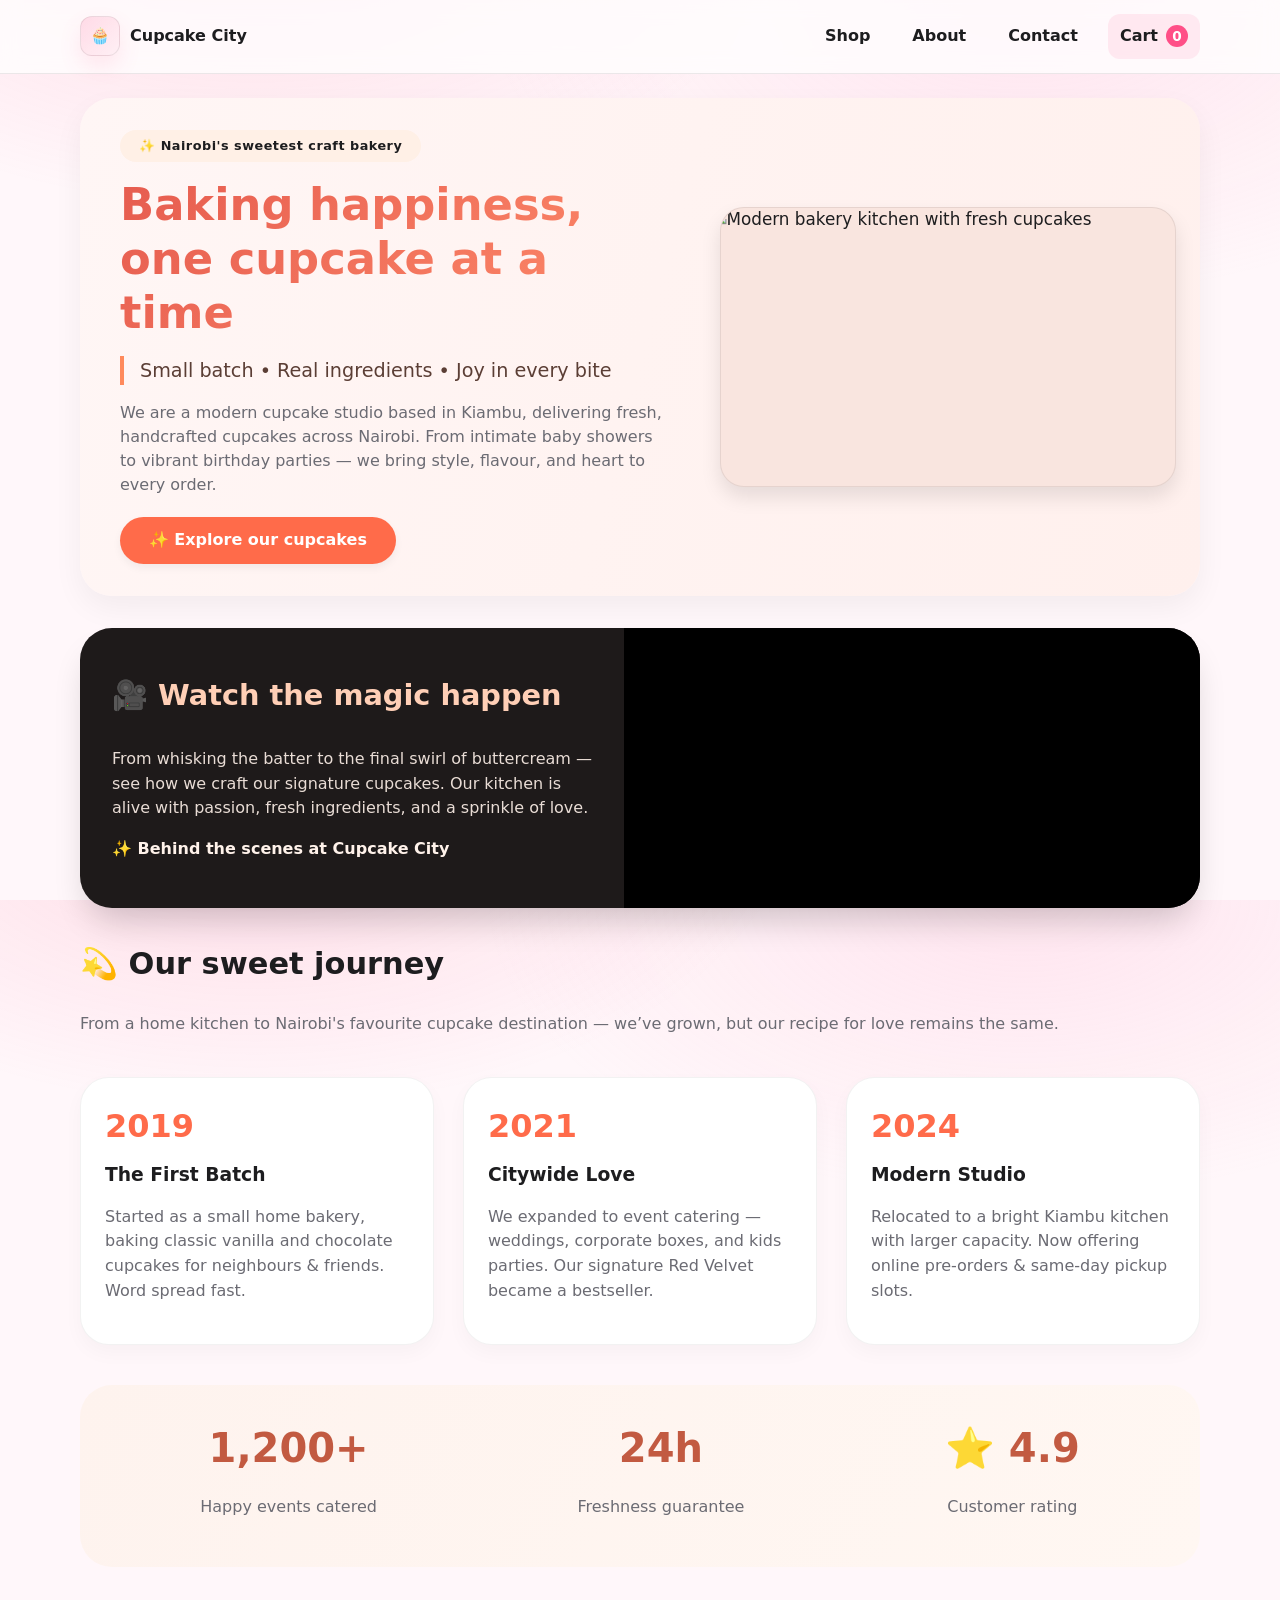
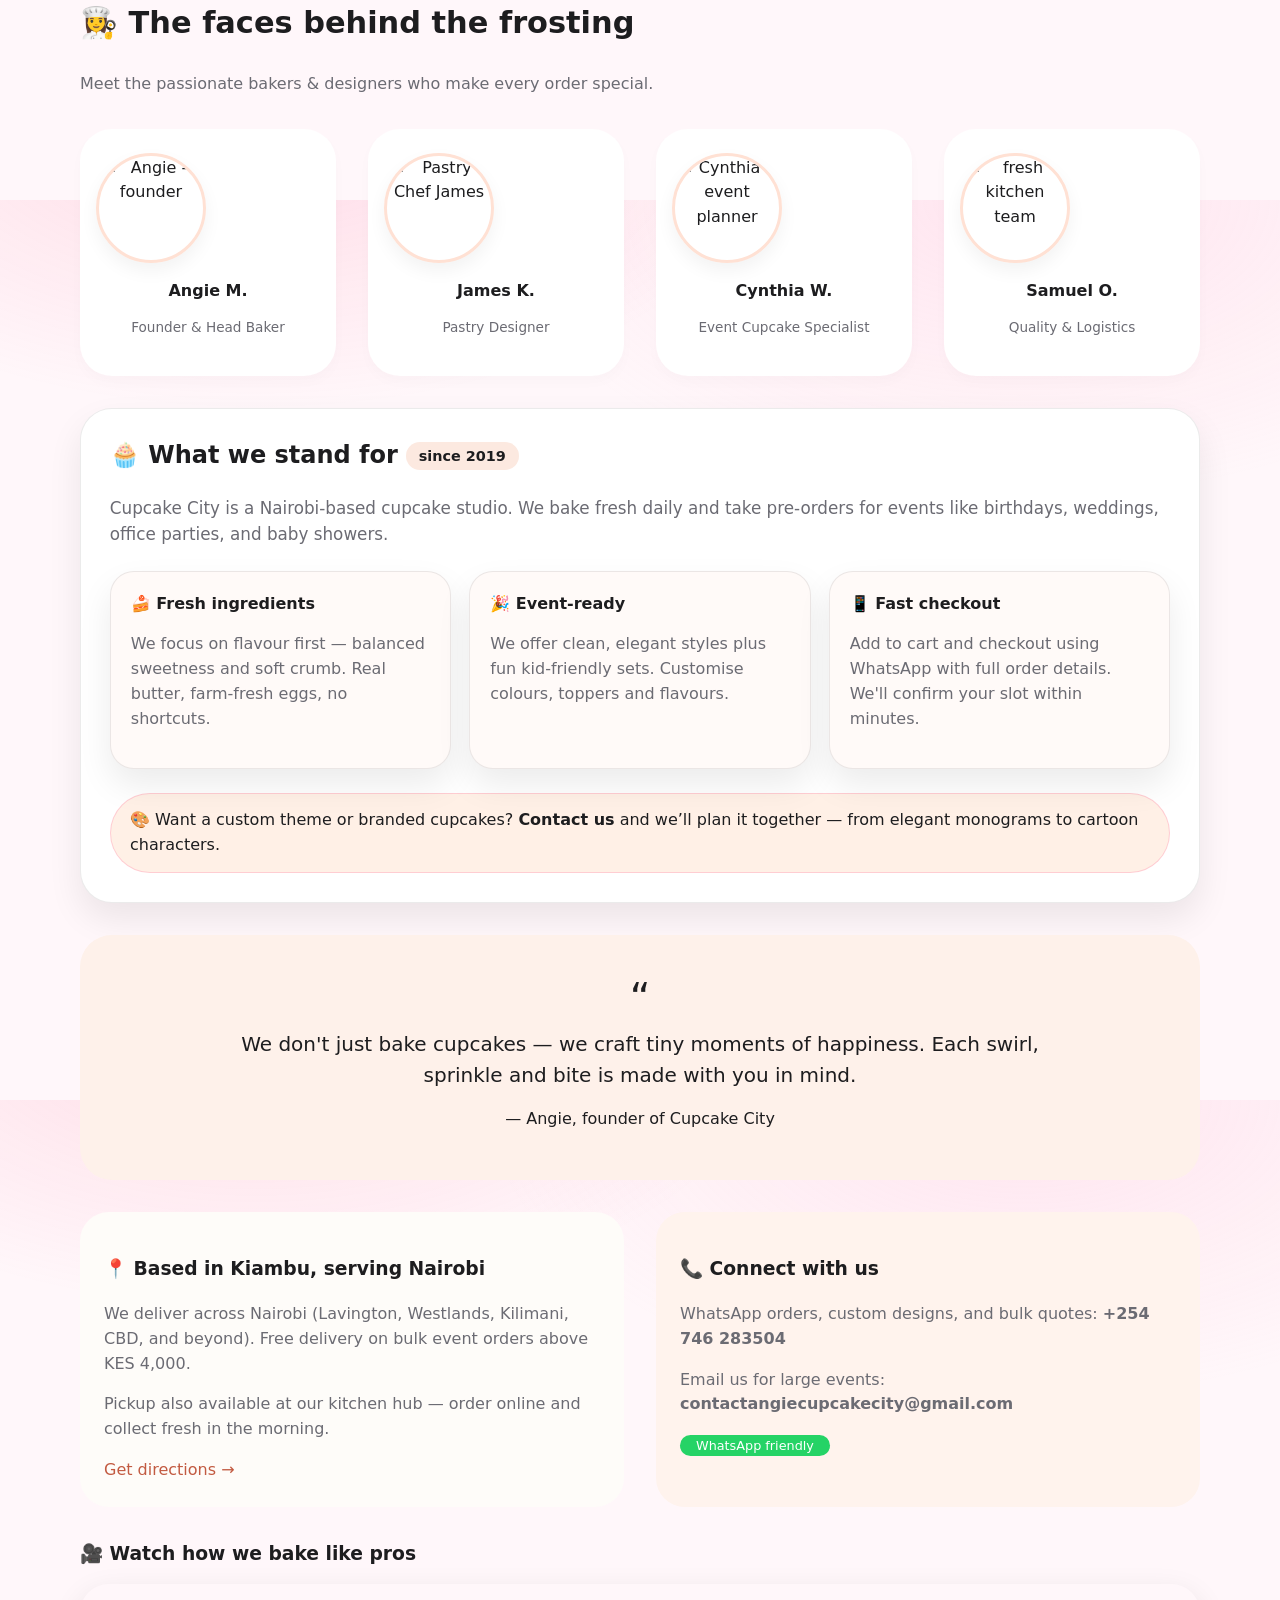
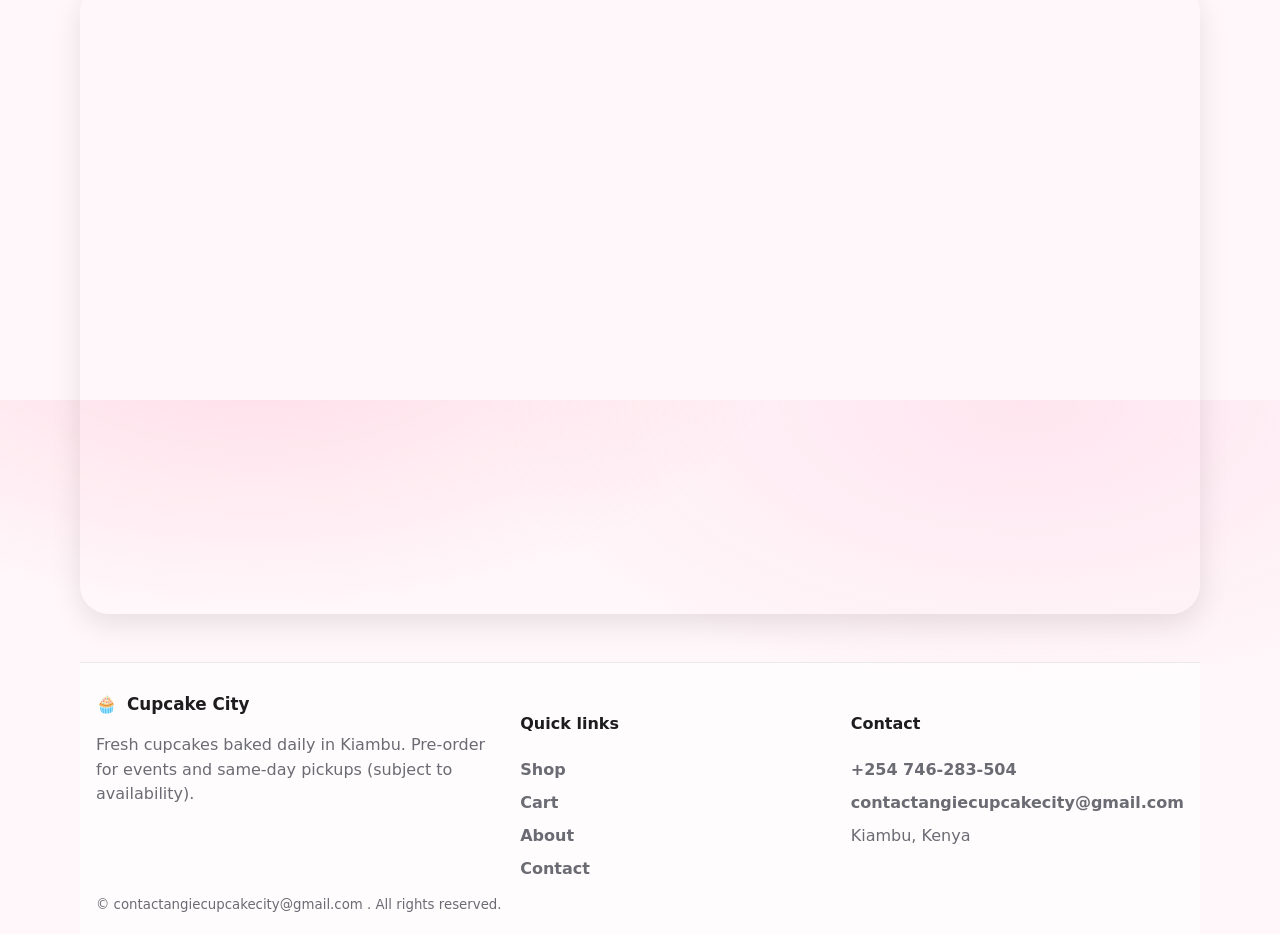
==== commit 6768ae9a: "Initial homeschool system commit" ====
--- a/about/index.html
+++ b/about/index.html
@@ -324,25 +324,42 @@
       <p style="margin-top: 1rem;">— Angie, founder of Cupcake City</p>
     </div>
 
-    <!-- DELIVERY / MAP + VIDEO CONTEXT (extra modern, but no cake changes) -->
-    <div style="display: flex; flex-wrap: wrap; gap: 2rem; margin-bottom: 2rem;">
-      <div style="flex: 1; background: #fefcf9; border-radius: 1.8rem; padding: 1.5rem;">
-        <h3>📍 Based in Kiambu, serving Nairobi</h3>
-        <p class="muted">We deliver across Nairobi (Lavington, Westlands, Kilimani, CBD, and beyond). Free delivery on bulk event orders above KES 4,000.</p>
-        <p class="muted">Pickup also available at our kitchen hub — order online and collect fresh in the morning.</p>
-        <a href="../contact/index.html" style="color:#c25a41;">Get directions →</a>
-      </div>
-      <div style="flex: 1; background: #fff3ed; border-radius: 1.8rem; padding: 1.5rem;">
-        <h3>📞 Connect with us</h3>
-        <p class="muted">WhatsApp orders, custom designs, and bulk quotes: <strong>+254 746 283504</strong></p>
-        <p class="muted">Email us for large events: <strong>contactangiecupcakecity@gmail.com</strong></p>
-        <div style="margin-top: 12px;">
-          <span style="background: #25D366; padding: 0.2rem 1rem; border-radius: 40px; color: white; font-size: 0.8rem;">WhatsApp friendly</span>
-        </div>
-      </div>
-    </div>
+   <!-- DELIVERY / MAP + VIDEO CONTEXT -->
+<div style="display: flex; flex-wrap: wrap; gap: 2rem; margin-bottom: 2rem;">
+  
+  <div style="flex: 1; background: #fefcf9; border-radius: 1.8rem; padding: 1.5rem;">
+    <h3>📍 Based in Kiambu, serving Nairobi</h3>
+    <p class="muted">We deliver across Nairobi (Lavington, Westlands, Kilimani, CBD, and beyond). Free delivery on bulk event orders above KES 4,000.</p>
+    <p class="muted">Pickup also available at our kitchen hub — order online and collect fresh in the morning.</p>
+    <a href="../contact/index.html" style="color:#c25a41;">Get directions →</a>
   </div>
-</main>
+
+  <div style="flex: 1; background: #fff3ed; border-radius: 1.8rem; padding: 1.5rem;">
+    <h3>📞 Connect with us</h3>
+    <p class="muted">WhatsApp orders, custom designs, and bulk quotes: <strong>+254 746 283504</strong></p>
+    <p class="muted">Email us for large events: <strong>contactangiecupcakecity@gmail.com</strong></p>
+    <div style="margin-top: 12px;">
+      <span style="background: #25D366; padding: 0.2rem 1rem; border-radius: 40px; color: white; font-size: 0.8rem;">WhatsApp friendly</span>
+    </div>
+  </div>
+
+</div>
+
+<!-- 🎥 VIDEO SECTION -->
+<div style="margin-bottom: 3rem;">
+  <h3 style="margin-bottom: 1rem;">🎥 Watch how we bake like pros</h3>
+
+  <div style="position: relative; padding-bottom: 56.25%; height: 0; overflow: hidden; border-radius: 1.8rem; box-shadow: 0 10px 30px rgba(0,0,0,0.1);">
+    <iframe 
+      src="https://www.youtube.com/embed/jRsjj5wSlpU" 
+      title="Baking like a pro"
+      frameborder="0"
+      allow="accelerometer; autoplay; clipboard-write; encrypted-media; gyroscope; picture-in-picture"
+      allowfullscreen
+      style="position: absolute; top:0; left:0; width:100%; height:100%; border-radius: 1.8rem;">
+    </iframe>
+  </div>
+</div>
 
 <footer class="site-footer">
   <div class="container footer-grid">
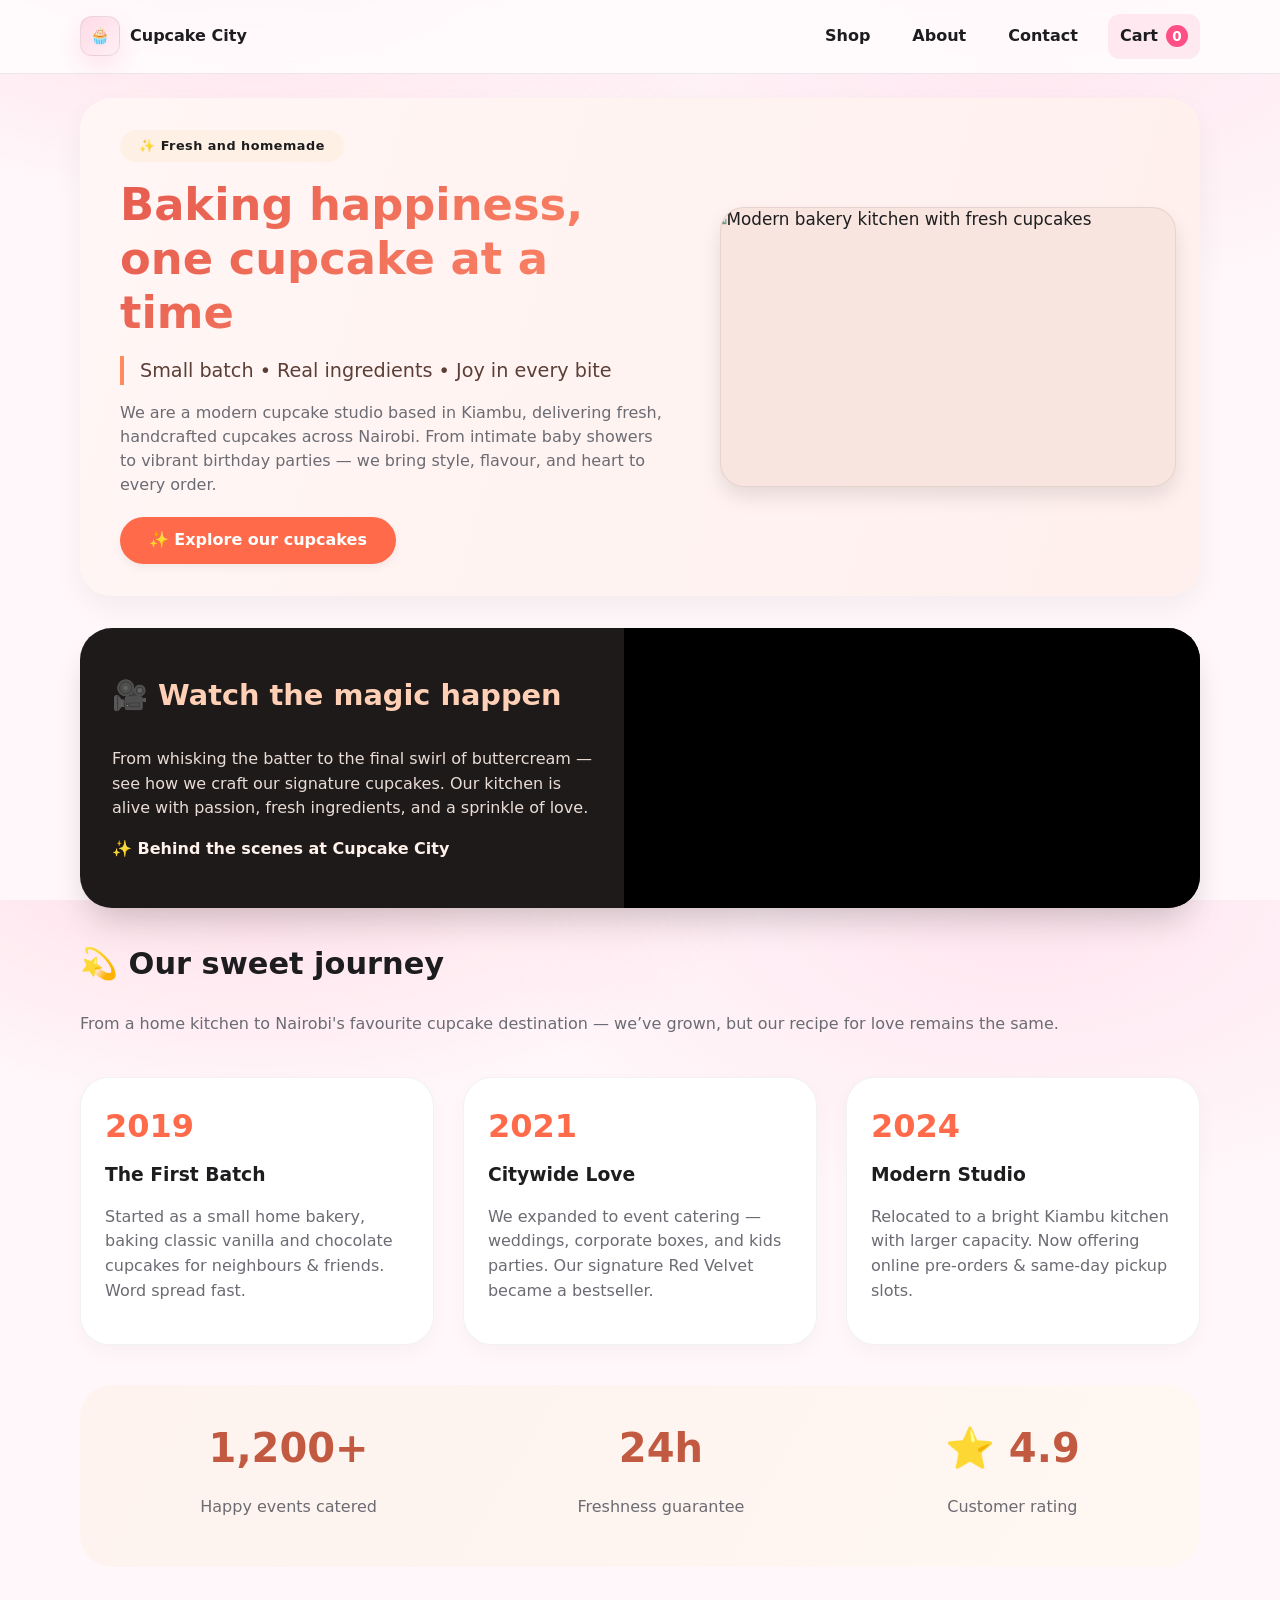
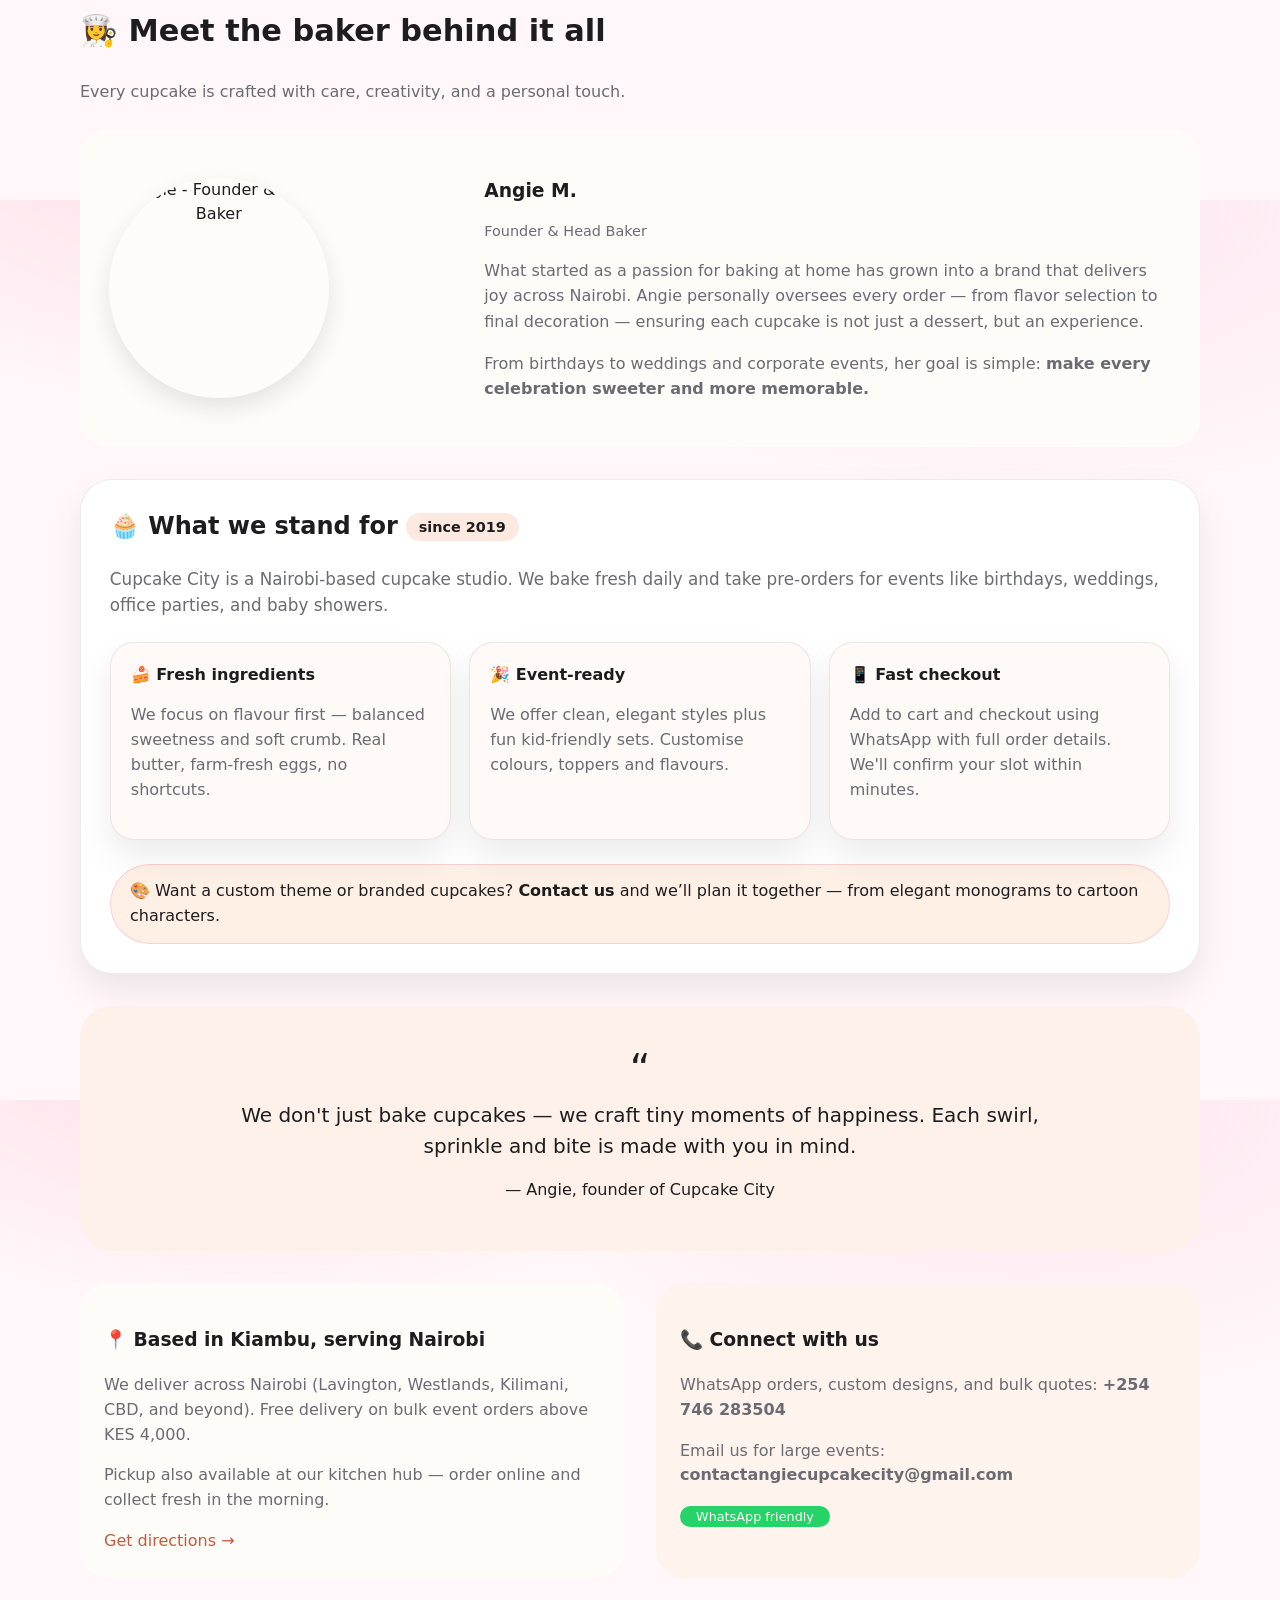
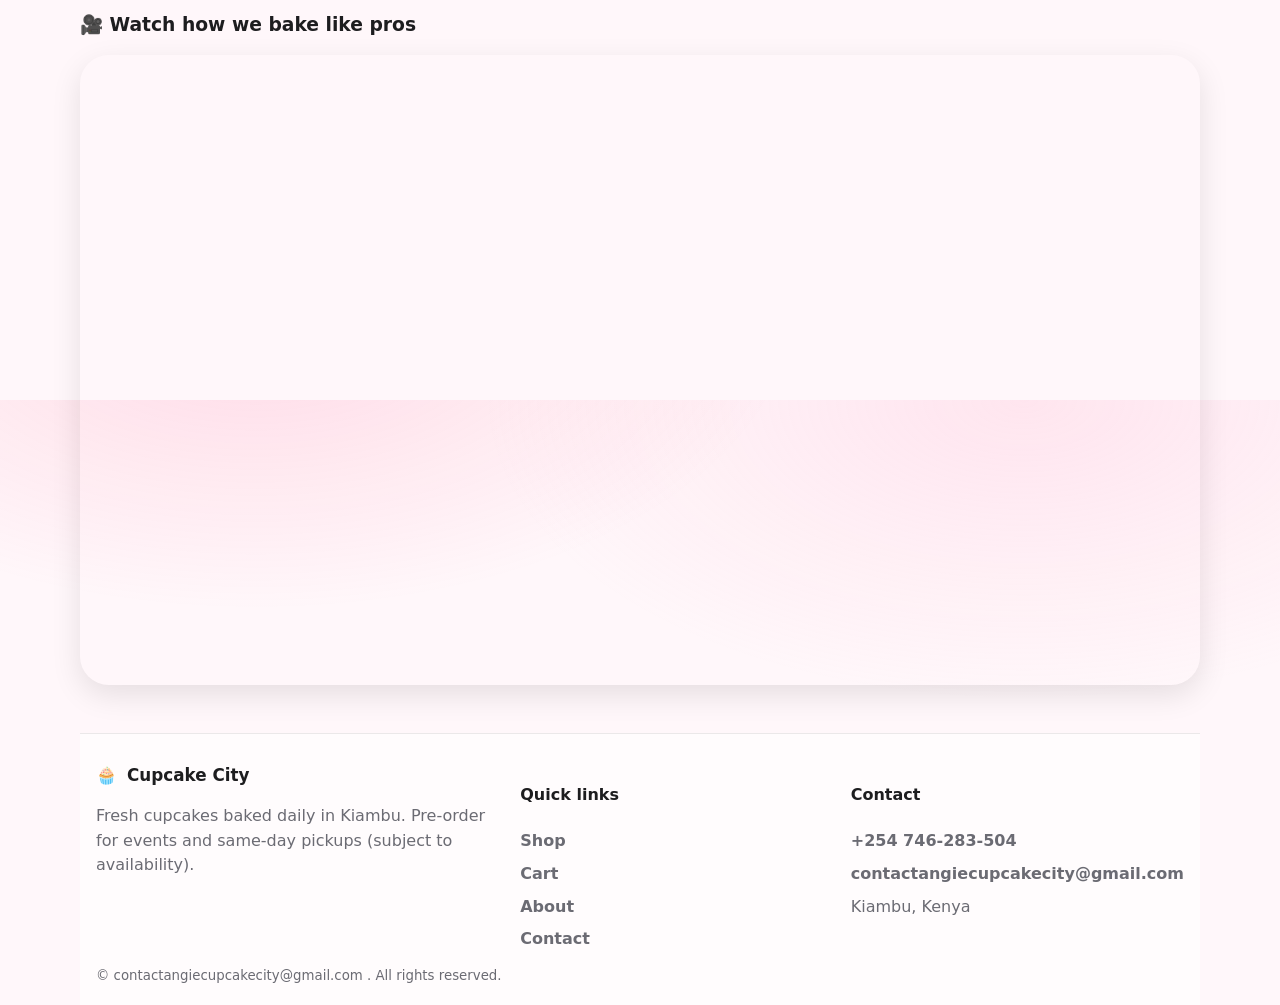
==== commit 26801764: "Initial homeschool system commit" ====
--- a/about/index.html
+++ b/about/index.html
@@ -7,7 +7,7 @@
 <meta name="theme-color" content="#ff4f87" />
 <link rel="preconnect" href="https://images.unsplash.com" crossorigin>
 <link rel="stylesheet" href="../css/styles.css" />
-<title>About | Cupcake City — modern bakeshop</title>
+<title>Cupcake City | Fresh cupcakes in Kiambu</title>
 <style>
   /* Additional modern styles (non-intrusive, keeps existing header/footer intact) */
   .hero-about {
@@ -209,7 +209,7 @@
     <!-- MODERN HERO SECTION with image and brand story -->
     <div class="hero-about">
       <div class="hero-about-content">
-        <span class="badge-modern">✨ Nairobi's sweetest craft bakery</span>
+        <span class="badge-modern">✨ Fresh  and homemade </span>
         <h1>Baking happiness,<br>one cupcake at a time</h1>
         <div class="tagline">Small batch • Real ingredients • Joy in every bite</div>
         <p class="muted" style="font-size: 1rem; line-height: 1.5;">We are a modern cupcake studio based in Kiambu, delivering fresh, handcrafted cupcakes across Nairobi. From intimate baby showers to vibrant birthday parties — we bring style, flavour, and heart to every order.</p>
@@ -264,33 +264,56 @@
       <div class="stat-item"><h2>⭐ 4.9</h2><p class="muted">Customer rating</p></div>
     </div>
 
-    <!-- TEAM SECTION (adds human touch) -->
-    <div style="margin-top: 2rem;">
-      <h2 style="font-size: 1.9rem;">👩‍🍳 The faces behind the frosting</h2>
-      <p class="muted">Meet the passionate bakers & designers who make every order special.</p>
-    </div>
-    <div class="team-grid">
-      <div class="team-card">
-        <img src="https://images.unsplash.com/photo-1583394293214-28b777e4dd0e?w=200&auto=format&fit=crop&q=80" alt="Angie - founder" loading="lazy">
-        <h4>Angie M.</h4>
-        <p class="muted" style="font-size: 0.85rem;">Founder & Head Baker</p>
-      </div>
-      <div class="team-card">
-        <img src="https://images.unsplash.com/photo-1581092335871-4c9b6a3bb7b7?w=200&auto=format&fit=crop&q=80" alt="Pastry Chef James" loading="lazy">
-        <h4>James K.</h4>
-        <p class="muted" style="font-size: 0.85rem;">Pastry Designer</p>
-      </div>
-      <div class="team-card">
-        <img src="https://images.unsplash.com/photo-1531123895387-132b3f5df5b0?w=200&auto=format&fit=crop&q=80" alt="Cynthia - event planner" loading="lazy">
-        <h4>Cynthia W.</h4>
-        <p class="muted" style="font-size: 0.85rem;">Event Cupcake Specialist</p>
-      </div>
-      <div class="team-card">
-        <img src="https://images.unsplash.com/photo-1560250097-0b93528c311a?w=200&auto=format&fit=crop&q=80" alt="fresh kitchen team" loading="lazy">
-        <h4>Samuel O.</h4>
-        <p class="muted" style="font-size: 0.85rem;">Quality & Logistics</p>
-      </div>
-    </div>
+  <!-- TEAM / FOUNDER SECTION -->
+<div style="margin-top: 2.5rem;">
+  <h2 style="font-size: 1.9rem;">👩‍🍳 Meet the baker behind it all</h2>
+  <p class="muted">Every cupcake is crafted with care, creativity, and a personal touch.</p>
+</div>
+
+<div style="
+  display: flex; 
+  flex-wrap: wrap; 
+  align-items: center; 
+  gap: 2rem; 
+  margin-top: 1.5rem;
+  background: #fefcf9;
+  padding: 1.8rem;
+  border-radius: 1.8rem;
+">
+
+  <!-- IMAGE -->
+  <div style="flex: 1; min-width: 250px; text-align: center;">
+    <img 
+      src="https://images.unsplash.com/photo-1583394293214-28b777e4dd0e?w=300&auto=format&fit=crop&q=80" 
+      alt="Angie - Founder & Head Baker"
+      loading="lazy"
+      style="
+        width: 220px; 
+        height: 220px; 
+        object-fit: cover; 
+        border-radius: 50%; 
+        box-shadow: 0 10px 25px rgba(0,0,0,0.1);
+      ">
+  </div>
+
+  <!-- TEXT -->
+  <div style="flex: 2; min-width: 260px;">
+    <h3 style="margin-bottom: 0.3rem;">Angie M.</h3>
+    <p class="muted" style="font-size: 0.9rem; margin-bottom: 1rem;">Founder & Head Baker</p>
+
+    <p class="muted" style="line-height: 1.6;">
+      What started as a passion for baking at home has grown into a brand that delivers joy across Nairobi. 
+      Angie personally oversees every order — from flavor selection to final decoration — ensuring each cupcake 
+      is not just a dessert, but an experience.
+    </p>
+
+    <p class="muted" style="line-height: 1.6; margin-top: 0.8rem;">
+      From birthdays to weddings and corporate events, her goal is simple: 
+      <strong>make every celebration sweeter and more memorable.</strong>
+    </p>
+  </div>
+
+</div>
 
     <!-- RETAINED ORIGINAL CARD CONTENT (with cakes, but modernized layout, no cake product changes) -->
     <div class="card" style="padding: 1.8rem; margin: 2rem 0; border-radius: 2rem; background: white;">
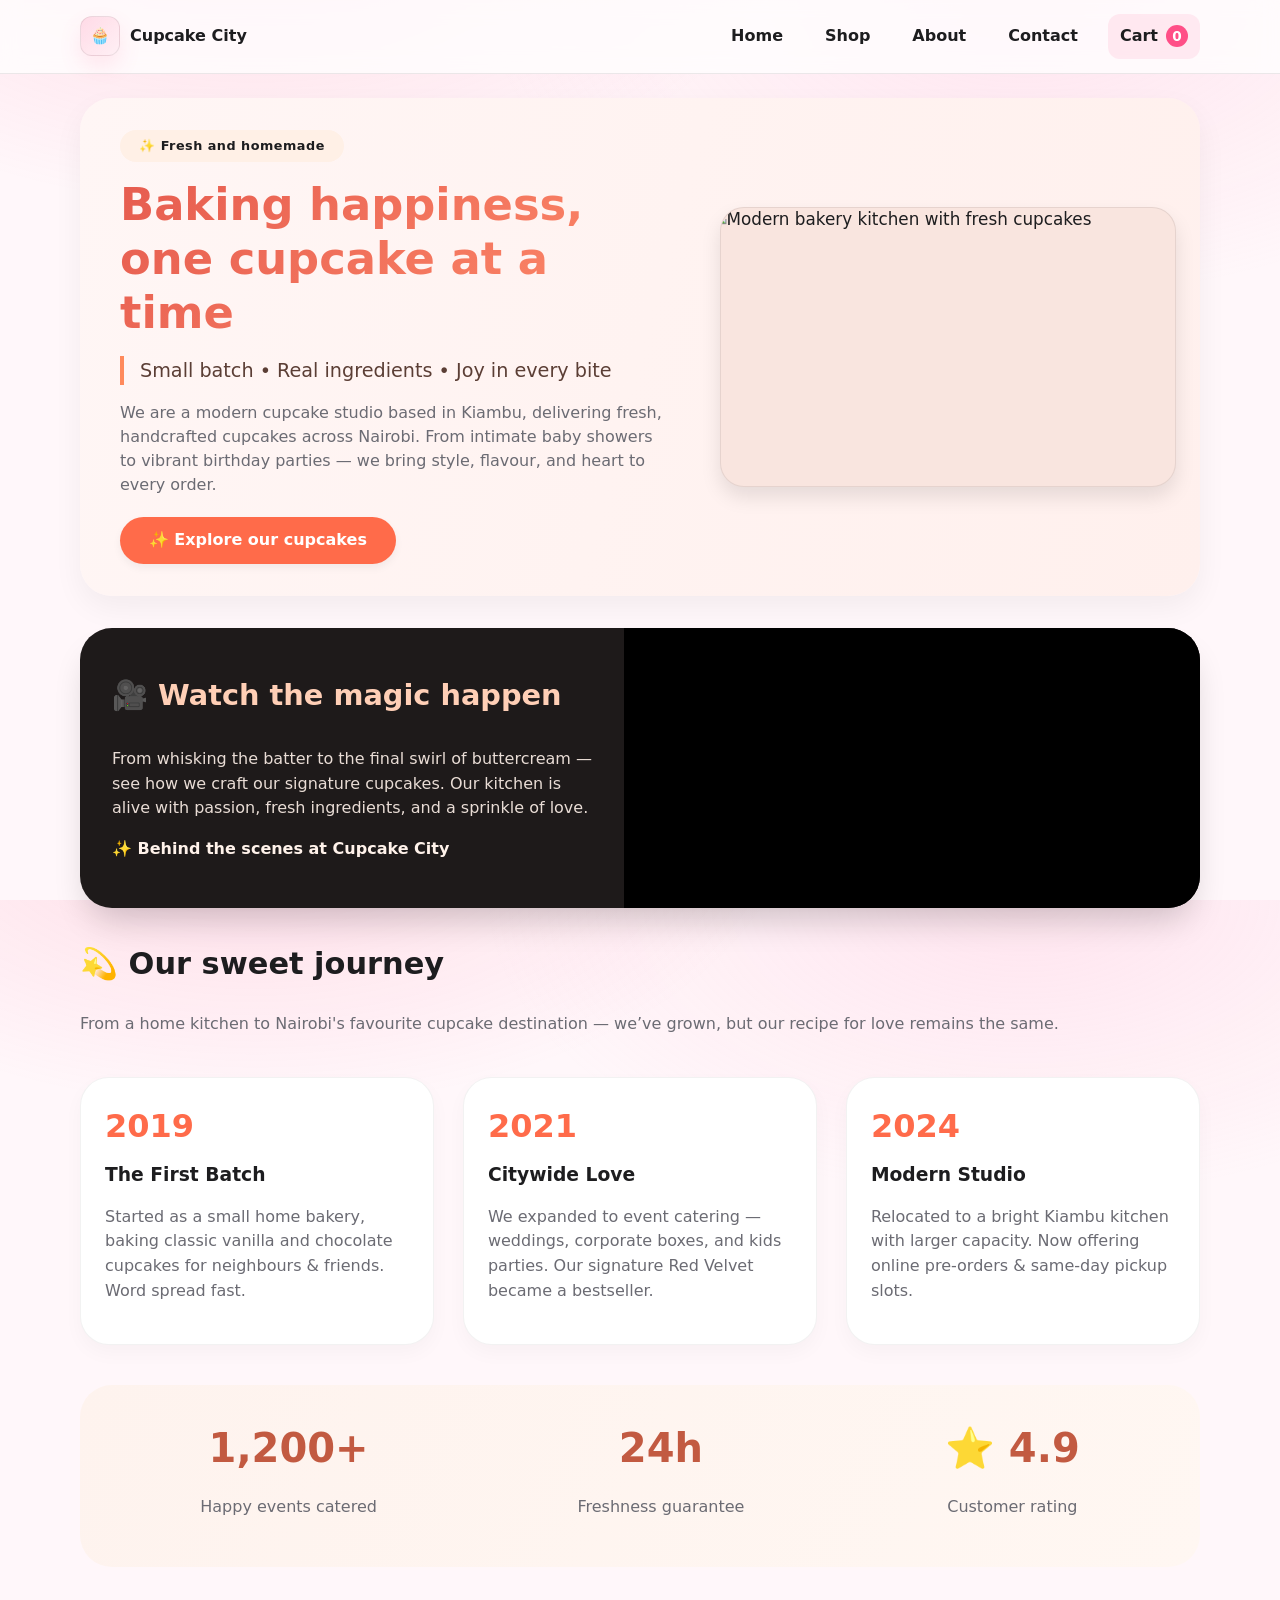
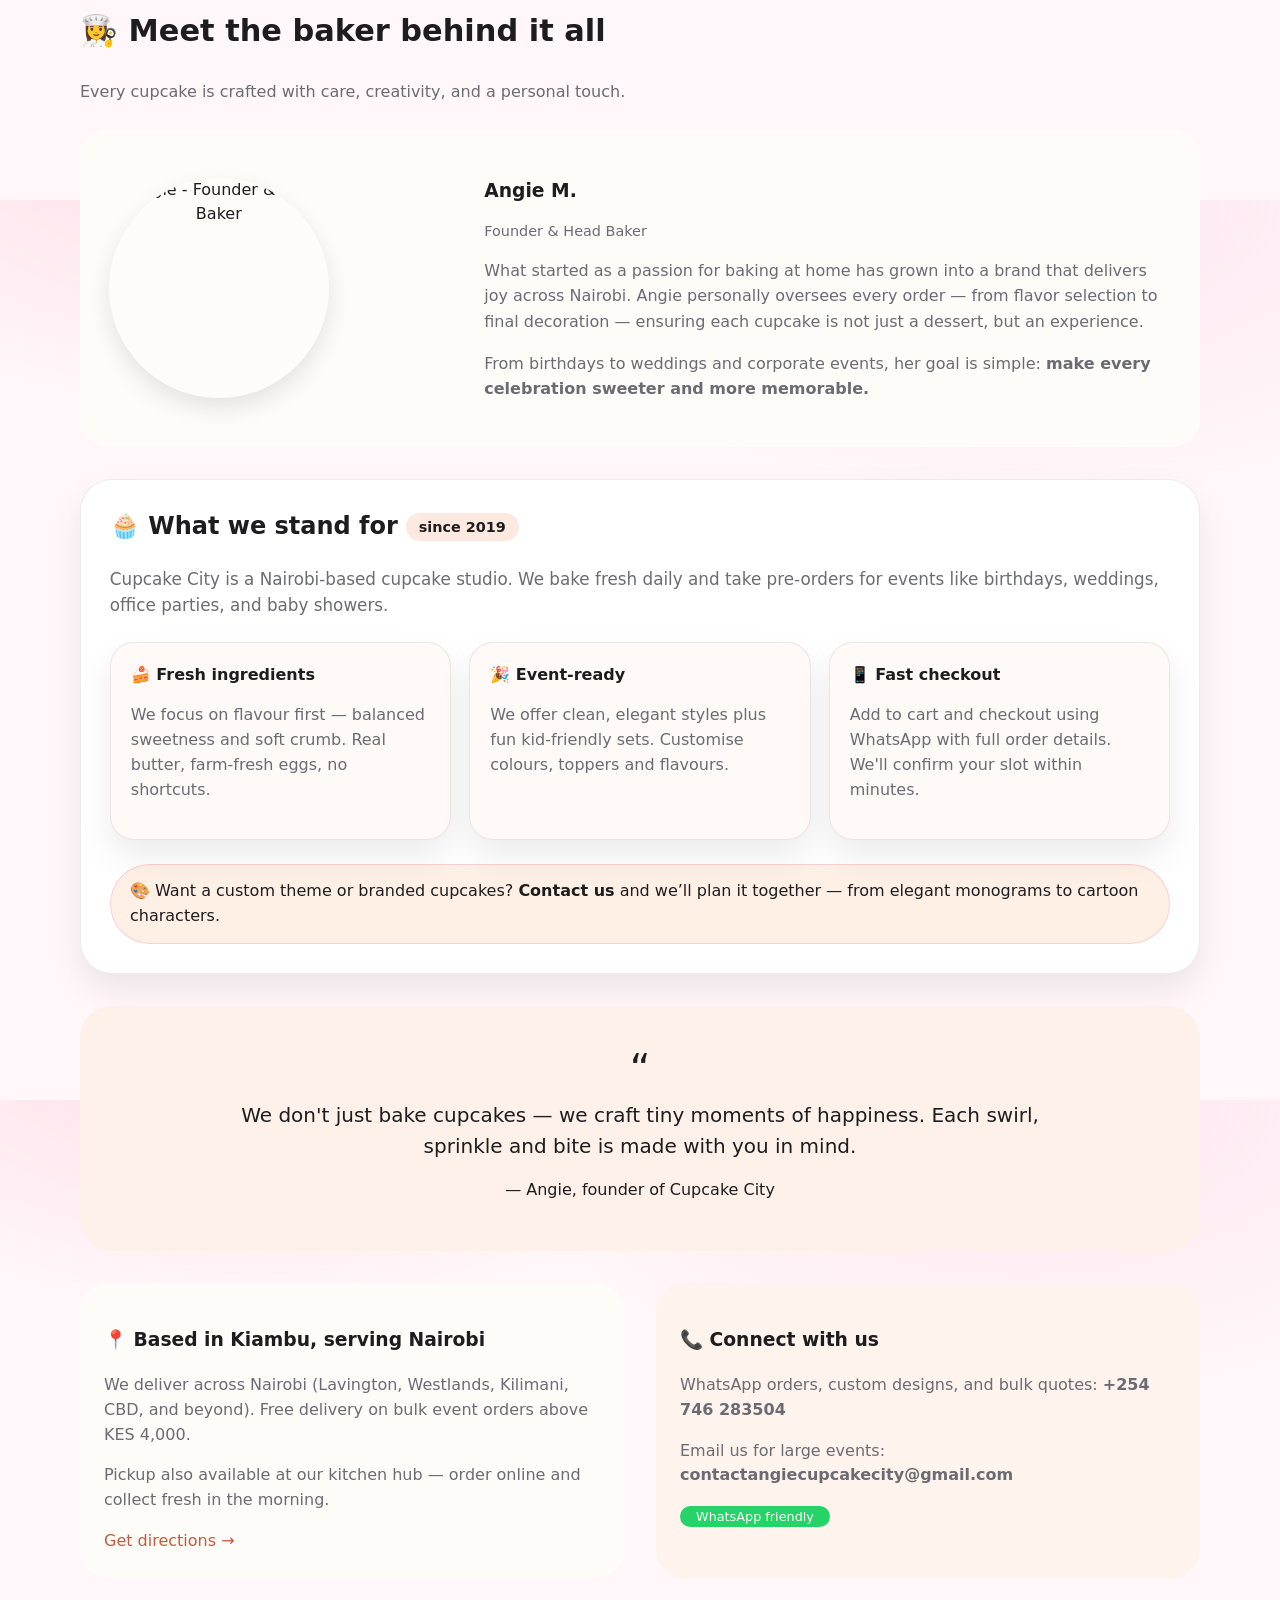
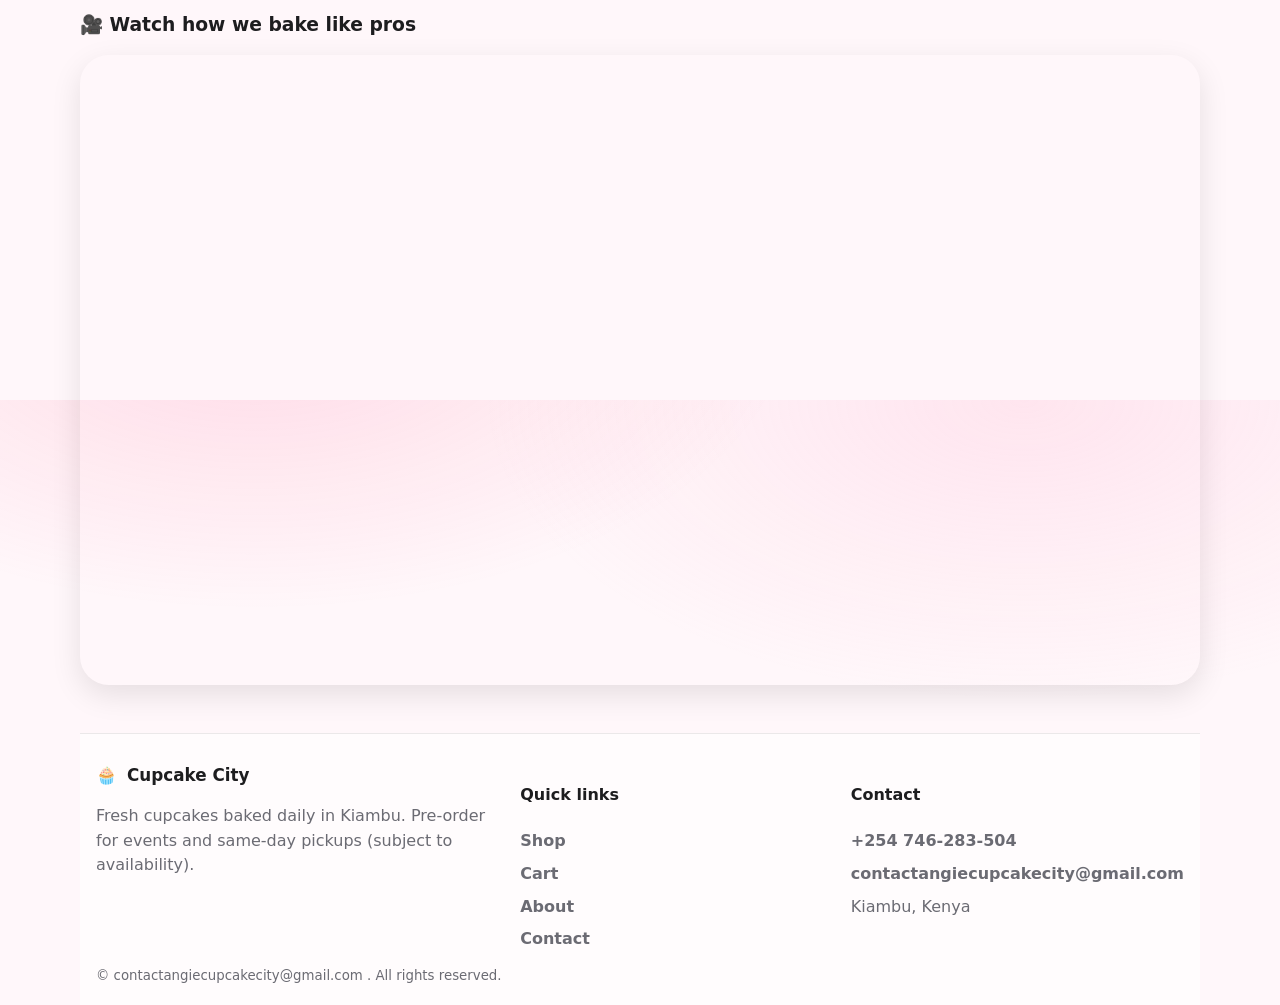
==== commit e6c287a5: "Initial homeschool system commit" ====
--- a/about/index.html
+++ b/about/index.html
@@ -194,6 +194,8 @@
     </button>
 
     <nav class="site-nav" data-site-nav>
+              <a href="/">Home</a>
+
       <a href="../shop/index.html">Shop</a>
       <a href="../about/index.html">About</a>
       <a href="../contact/index.html">Contact</a>
@@ -283,17 +285,17 @@
 
   <!-- IMAGE -->
   <div style="flex: 1; min-width: 250px; text-align: center;">
-    <img 
-      src="https://images.unsplash.com/photo-1583394293214-28b777e4dd0e?w=300&auto=format&fit=crop&q=80" 
-      alt="Angie - Founder & Head Baker"
-      loading="lazy"
-      style="
-        width: 220px; 
-        height: 220px; 
-        object-fit: cover; 
-        border-radius: 50%; 
-        box-shadow: 0 10px 25px rgba(0,0,0,0.1);
-      ">
+  <img 
+  src="images/angie.JPEG " 
+  alt="Angie - Founder & Head Baker"
+  loading="lazy"
+  style="
+    width: 220px; 
+    height: 220px; 
+    object-fit: cover; 
+    border-radius: 50%; 
+    box-shadow: 0 10px 25px rgba(0,0,0,0.1);
+  ">
   </div>
 
   <!-- TEXT -->
